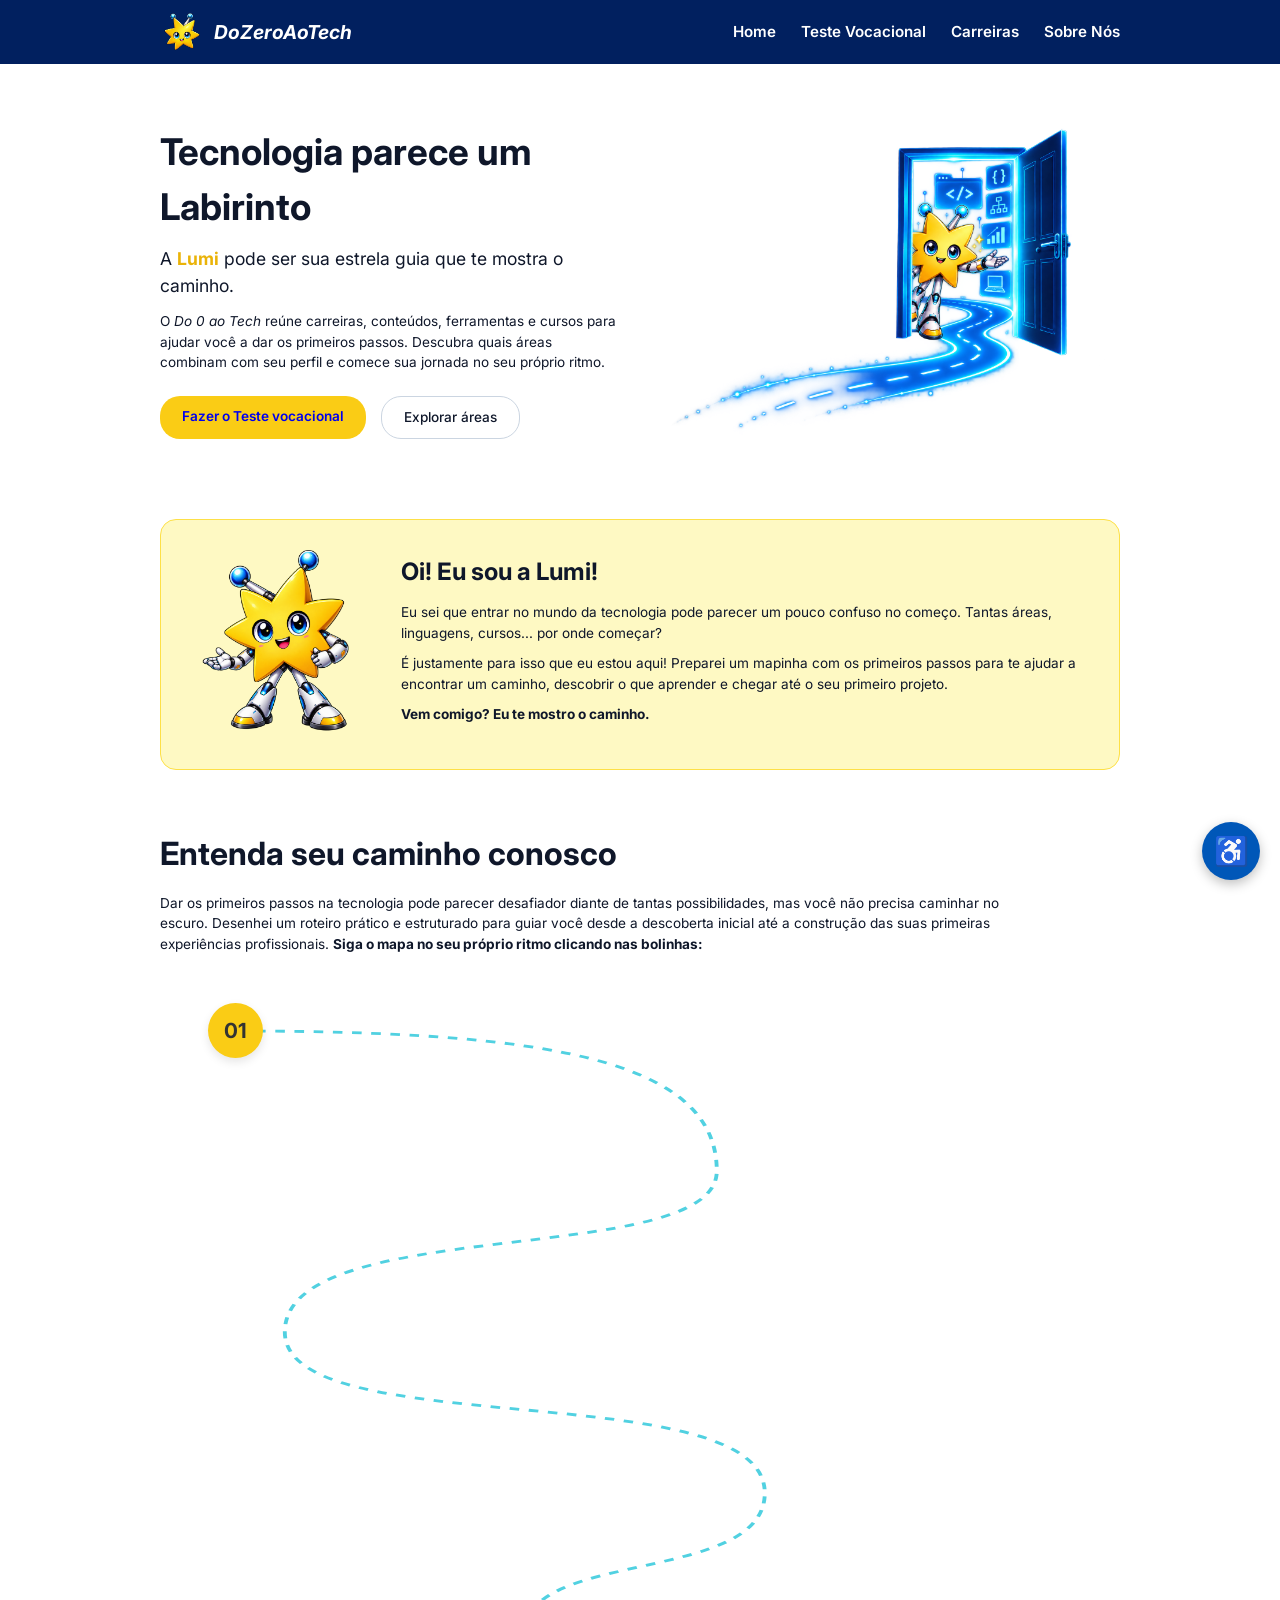
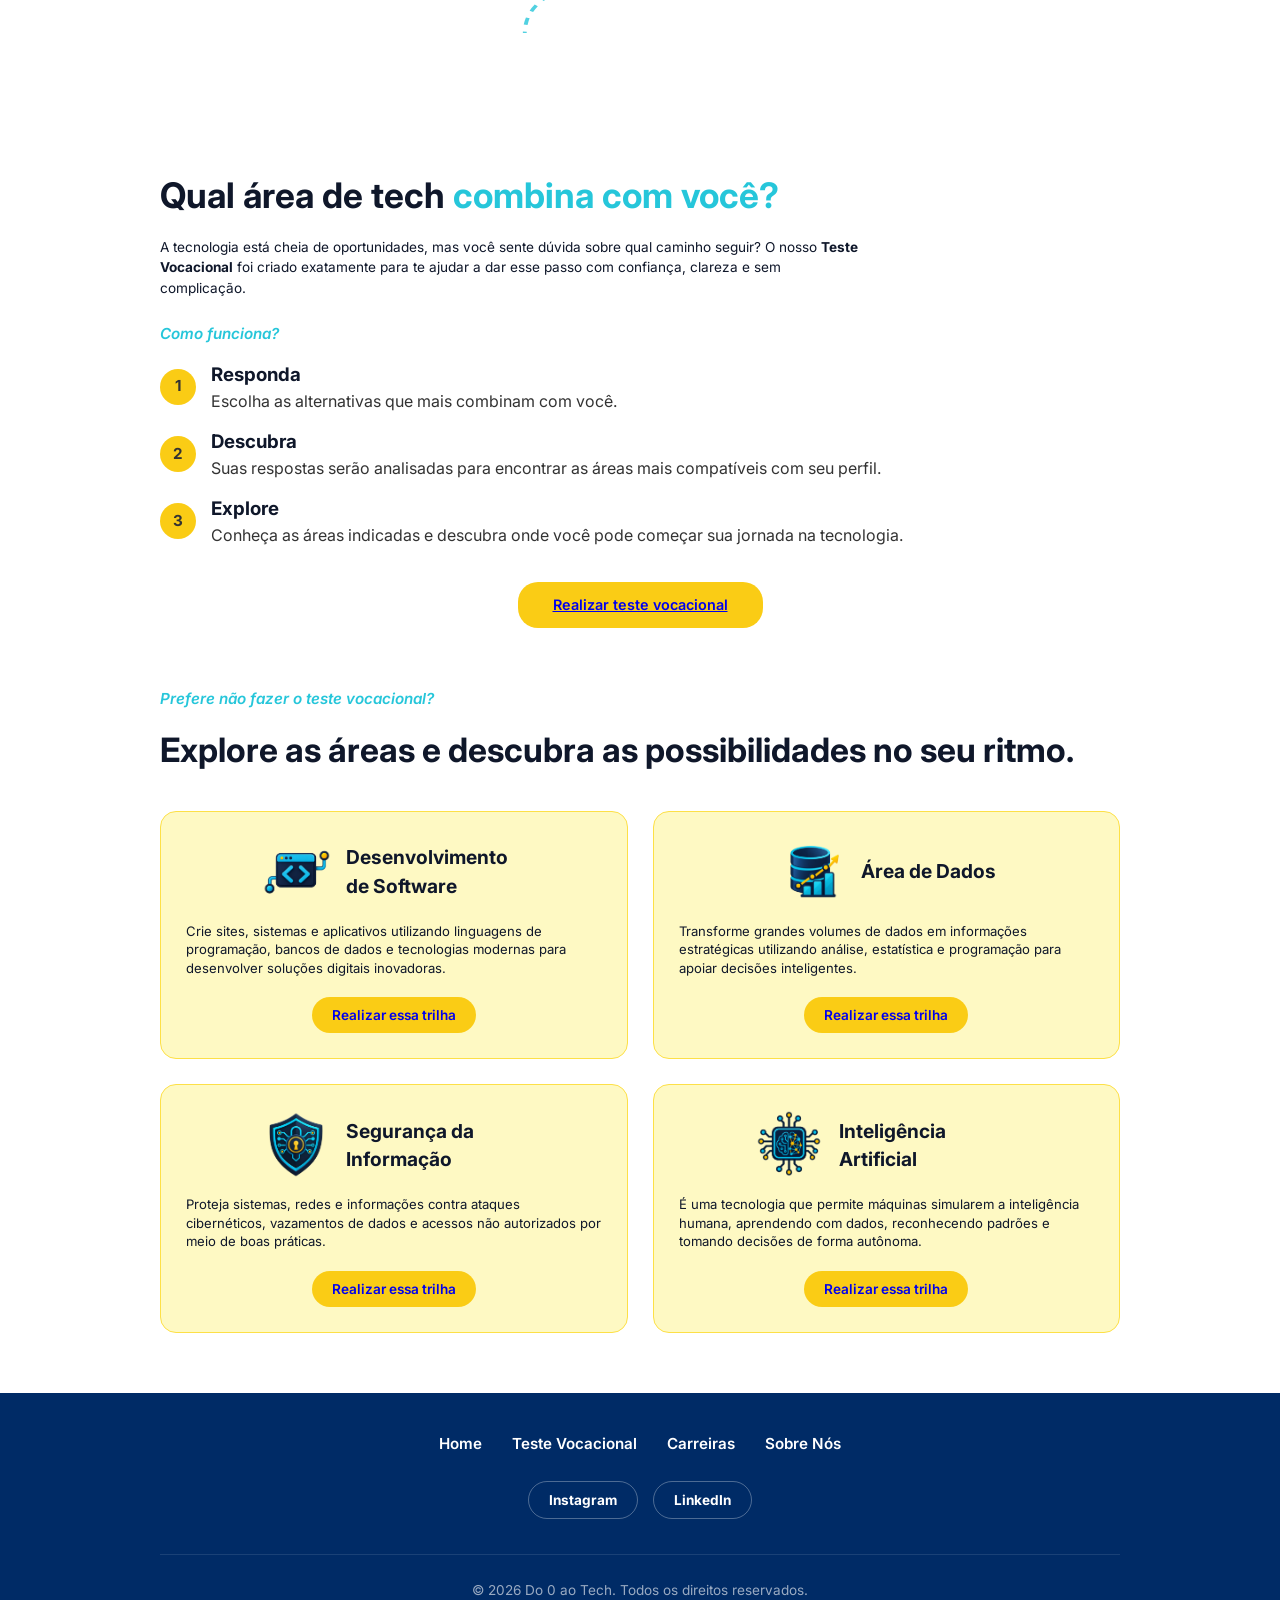
==== index.html @ 0888461d "Add files via upload" ====
<!DOCTYPE html>
<html lang="pt-br">
<head>
    <meta charset="UTF-8">
    <meta name="viewport" content="width=device-width, initial-scale=1.0">
    <title>Do Zer0 ao Tech</title>
    <link rel="stylesheet" href="index.css" type="text/css">
    <link rel="stylesheet" href="css/acessibilidade.css">
</head>
<body>

    <header class="header">
        <div class="header-container">
            <div class="logo">
                <img src="imagens/LUMI LOGO.png" alt="Lumi logo">
                <span>DoZeroAoTech</span>
            </div>
            <nav class="nav-menu">
                <a href="index.html" class="active">Home</a>
                <a href="html/testeVocacional.html">Teste Vocacional</a>
                <a href="html/carreiras.html">Carreiras</a>
                <a href="#">Sobre Nós</a>
            </nav>
    </header>

    <main class="main-container">
        
        <section class="hero">
            <div class="hero-content">
                <h1>Tecnologia parece um Labirinto</h1>
                <p class="hero-subtitle">
                    A <strong>Lumi</strong> pode ser sua estrela guia que te mostra o caminho.
                </p>
                <p class="hero-description">
                    O <em>Do 0 ao Tech</em> reúne carreiras, conteúdos, ferramentas e cursos para ajudar você a dar os primeiros passos. Descubra quais áreas combinam com seu perfil e comece sua jornada no seu próprio ritmo.
                </p>
                <div class="hero-buttons">
                    <a href="html/testeVocacional.html" class="btn-primary">Fazer o Teste vocacional</a>
                    <a href="html/carreiras.html" class="btn-secondary">Explorar áreas</a>
                </div>
            </div>
            <div class="hero-image">
                <img src="imagens/Lumi na porta.png" alt="Lumi na porta de tecnologia">
            </div>
        </section>

        <section class="lumi-card">
            <div class="lumi-avatar">
                <img src="imagens/Lumi.png" alt="Mascote Lumi">
            </div>
            <div class="lumi-text">
                <h2>Oi! Eu sou a Lumi!</h2>
                <p>Eu sei que entrar no mundo da tecnologia pode parecer um pouco confuso no começo. Tantas áreas, linguagens, cursos... por onde começar?</p>
                <p>É justamente para isso que eu estou aqui! Preparei um mapinha com os primeiros passos para te ajudar a encontrar um caminho, descobrir o que aprender e chegar até o seu primeiro projeto.</p>
                <p class="lumi-highlight">Vem comigo? Eu te mostro o caminho.</p>
            </div>
        </section>

        <section class="roadmap">
            <div class="roadmap-header">
                <h2>Entenda seu caminho conosco</h2>
            </div>
            <p class="roadmap-description">
                Dar os primeiros passos na tecnologia pode parecer desafiador diante de tantas possibilidades, mas você não precisa caminhar no escuro. Desenhei um roteiro prático e estruturado para guiar você desde a descoberta inicial até a construção das suas primeiras experiências profissionais. 
                <strong>Siga o mapa no seu próprio ritmo clicando nas bolinhas:</strong>
            </p>

            <div class="treasure-map">
                <!-- Linha tracejada do mapa com a cor azulada da paleta -->
                <svg class="map-path-svg" viewBox="0 0 100 100" preserveAspectRatio="none">
                    <path d="M 8 6 C 40 6, 58 10, 58 26 C 58 40, 13 32, 13 49 C 13 65, 63 55, 63 72 C 63 85, 38 80, 38 92" 
                          fill="none" stroke="#26c6da" stroke-width="0.4" stroke-dasharray="1 1" />
                </svg>

                <!-- Passo 1 -->
                <div class="map-step revealed" id="step1" style="top: 2%; left: 5%;">
                    <div class="number-badge" onclick="openStep(1)">01</div>
                    <div class="step-content right">
                        <h3>Descubra uma área que combina com você</h3>
                        <p>Ainda está em dúvida? <a href="html/testeVocacional.html" class="link-inline">Faça o teste vocacional</a> e encontre caminhos relacionados aos seus interesses.</p>
                    </div>
                </div>

                <!-- Passo 2 -->
                <div class="map-step" id="step2" style="top: 22%; left: 55%;">
                    <div class="number-badge" onclick="openStep(2)">02</div>
                    <div class="step-content right">
                        <h3>Prefere explorar livremente?</h3>
                        <p>Conheça Desenvolvimento, Dados, Segurança e IA e entenda o que cada área faz.</p>
                    </div>
                </div>

                <!-- Passo 3 -->
                <div class="map-step" id="step3" style="top: 45%; left: 10%;">
                    <div class="number-badge" onclick="openStep(3)">03</div>
                    <div class="step-content bottom">
                        <h3>Conheça as possibilidades de carreira</h3>
                        <p>Veja como é a rotina profissional, quais habilidades são importantes e onde cada caminho pode levar.</p>
                    </div>
                </div>

                <!-- Passo 4 -->
                <div class="map-step" id="step4" style="top: 68%; left: 60%;">
                    <div class="number-badge" onclick="openStep(4)">04</div>
                    <div class="step-content bottom">
                        <h3>Encontre por onde começar a estudar</h3>
                        <p>Compare cursos gratuitos e pagos selecionados para quem está começando.</p>
                    </div>
                </div>

                <!-- Passo 5 -->
                <div class="map-step" id="step5" style="top: 88%; left: 35%;">
                    <div class="number-badge" onclick="openStep(5)">05</div>
                    <div class="step-content bottom">
                        <h3>Transforme conhecimento em experiência</h3>
                        <p>Crie seu primeiro projeto, desenvolva suas habilidades e comece a construir seu portfólio.
                            <img src="imagens/Linha de chegada do mapinha.png" class="lumi-inline" alt="Chegada">
                        </p>
                    </div>
                </div>
            </div>
        </section>

        <!-- Script atualizado para abrir/fechar ao clicar na mesma bolinha -->
        <script>
            function openStep(num) {
                const current = document.getElementById('step' + num);
                
                if (current.classList.contains('opened')) {
                    current.classList.remove('opened');
                } else {
                    current.classList.add('opened');
                    const next = document.getElementById('step' + (num + 1));
                    if (next) {
                        next.classList.add('revealed'); 
                    }
                }
            }
        </script>

        <!-- Seção: Teste Vocacional -->
        <section class="vocational-section">
            <div class="vocational-header">
                <div class="vocational-title-area">
                    <h2>Qual área de tech <span class="highlight-cyan">combina com você?</span></h2>
                    <p class="vocational-description">
                        A tecnologia está cheia de oportunidades, mas você sente dúvida sobre qual caminho seguir? O nosso <strong>Teste Vocacional</strong> foi criado exatamente para te ajudar a dar esse passo com confiança, clareza e sem complicação.
                    </p>
                </div>
                <div class="vocational-avatar"></div>
            </div>

            <p class="section-subtitle">Como funciona?</p>

            <div class="steps-list">
                <div class="step-item">
                    <div class="number-badge-small">1</div>
                    <div class="step-content">
                        <h3>Responda</h3>
                        <p>Escolha as alternativas que mais combinam com você.</p>
                    </div>
                </div>

                <div class="step-item">
                    <div class="number-badge-small">2</div>
                    <div class="step-content">
                        <h3>Descubra</h3>
                        <p>Suas respostas serão analisadas para encontrar as áreas mais compatíveis com seu perfil.</p>
                    </div>
                </div>

                <div class="step-item">
                    <div class="number-badge-small">3</div>
                    <div class="step-content">
                        <h3>Explore</h3>
                        <p>Conheça as áreas indicadas e descubra onde você pode começar sua jornada na tecnologia.</p>
                    </div>
                </div>
            </div>

            <div class="center-btn-container">
                <a href="html/testeVocacional.html" class="btn-primary btn-large">Realizar teste vocacional</a>
            </div>
        </section>

        <section class="areas-section">
            <p class="section-subtitle">Prefere não fazer o teste vocacional?</p>
            <h2>Explore as áreas e descubra as possibilidades no seu ritmo.</h2>

            <div class="cards-grid">
                <!-- Card 1: Desenvolvimento -->
                <div class="area-card">
                    <div class="card-header">
                        <img src="imagens/Desenvolvimento de Software.png" alt="Desenvolvimento de Software">
                        <h3>Desenvolvimento de Software</h3>
                    </div>
                    <p>Crie sites, sistemas e aplicativos utilizando linguagens de programação, bancos de dados e tecnologias modernas para desenvolver soluções digitais inovadoras.</p>
                    <a href="html/curso_desenvolvimento.html" class="btn-primary btn-card" style="text-decoration: none; display: inline-block; text-align: center;">Realizar essa trilha</a>
                </div>

                <!-- Card 2: Dados -->
                <div class="area-card">
                    <div class="card-header">
                        <img src="imagens/Dados.png" alt="Área de Dados">
                        <h3>Área de Dados</h3>
                    </div>
                    <p>Transforme grandes volumes de dados em informações estratégicas utilizando análise, estatística e programação para apoiar decisões inteligentes.</p>
                    <a href="html/curso_dados.html" class="btn-primary btn-card" style="text-decoration: none; display: inline-block; text-align: center;">Realizar essa trilha</a>
                </div>

                <!-- Card 3: Segurança -->
                <div class="area-card">
                    <div class="card-header">
                        <img src="imagens/Segurança da Informação.png" alt="Segurança da Informação">
                        <h3>Segurança da Informação</h3>
                    </div>
                    <p>Proteja sistemas, redes e informações contra ataques cibernéticos, vazamentos de dados e acessos não autorizados por meio de boas práticas.</p>
                    <a href="html/curso_seguranca.html" class="btn-primary btn-card" style="text-decoration: none; display: inline-block; text-align: center;">Realizar essa trilha</a>
                </div>

                <!-- Card 4: IA -->
                <div class="area-card">
                    <div class="card-header">
                        <img src="imagens/IA.png" alt="Inteligência Artificial">
                        <h3>Inteligência Artificial</h3>
                    </div>
                    <p>É uma tecnologia que permite máquinas simularem a inteligência humana, aprendendo com dados, reconhecendo padrões e tomando decisões de forma autônoma.</p>
                    <a href="html/curso_ia.html" class="btn-primary btn-card" style="text-decoration: none; display: inline-block; text-align: center;">Realizar essa trilha</a>
                </div>
            </div>
        </section>

    </main>

    <!-- Rodapé Completo -->
    <footer class="footer footer-dark">
        <div class="footer-container">
            
            <!-- Links de Navegação -->
            <div class="footer-nav">
                <a href="index.html">Home</a>
                <a href="html/testeVocacional.html">Teste Vocacional</a>
                <a href="html/carreiras.html">Carreiras</a>
                <a href="html/sobre.html">Sobre Nós</a>
            </div>

            <!-- Links Sociais -->
            <div class="footer-social">
                <a href="https://www.instagram.com/" target="_blank">Instagram</a>
                <a href="https://br.linkedin.com/" target="_blank">LinkedIn</a>
            </div>

            <!-- Direitos Autorais -->
            <div class="footer-copyright">
                <p>&copy; 2026 Do 0 ao Tech. Todos os direitos reservados.</p>
            </div>
            
        </div>
    </footer>

    <!--Menu de acessibilidade -->
    <button class="botao-acessibilidade" id="botaoAcessibilidade" aria-label="Abrir opções de acessibilidade" aria-expanded="false">
        ♿
    </button>

    <div class="menu-acessibilidade" id="menuAcessibilidade" aria-hidden="true">
        <div class="cabecalho-acessibilidade">
            <h2>Acessibilidade</h2>
            <button id="fecharAcessibilidade" aria-label="Fechar menu">×</button>
        </div>

        <div class="opcoes-acessibilidade">
            <button class="opcao-acessibilidade" id="aumentarTexto">
                <span>🔠</span>
                <div>
                    <strong>Aumentar texto</strong>
                    <small>Aumentar o tamanho da fonte</small>
                </div>
            </button>

            <button class="opcao-acessibilidade" id="diminuirTexto">
                <span>🔡</span>
                <div>
                    <strong>Diminuir texto</strong>
                    <small>Diminuir o tamanho da fonte</small>
                </div>
            </button>

            <button class="opcao-acessibilidade" id="lerAoPassar">
                <span>🖱️</span>
                <div>
                    <strong>Ler ao passar o mouse</strong>
                    <small>Ouvir o conteúdo ao posicionar o cursor</small>
                </div>
            </button>

            <button class="opcao-acessibilidade" id="altoContraste">
                <span>◐</span>
                <div>
                    <strong>Alto contraste</strong>
                    <small>Aumentar o contraste das cores</small>
                </div>
            </button>

            <button class="opcao-acessibilidade" id="contrasteNegativo">
                <span>◑</span>
                <div>
                    <strong>Contraste negativo</strong>
                    <small>Inverter as cores da página</small>
                </div>
            </button>

            <button class="opcao-acessibilidade" id="destacarLinks">
                <span>🔗</span>
                <div>
                    <strong>Destacar links</strong>
                    <small>Facilitar a identificação dos links</small>
                </div>
            </button>

            <button class="opcao-acessibilidade restaurar" id="restaurarAcessibilidade">
                <span>↩️</span>
                <div>
                    <strong>Restaurar padrão</strong>
                    <small>Voltar às configurações originais</small>
                </div>
            </button>
        </div>
    </div>

    <script src="js/acessibilidade.js"></script>

</body>
</html>
---- index.css ----
@import url('https://fonts.googleapis.com/css2?family=Inter:wght@400;500;600;700&display=swap');

* {
    margin: 0;
    padding: 0;
    box-sizing: border-box;
}

body {
    font-family: 'Inter', -apple-system, BlinkMacSystemFont, 'Segoe UI', Roboto, sans-serif;
    -webkit-font-smoothing: antialiased;
    -moz-osx-font-smoothing: grayscale;
    color: #333333;
    background-color: #ffffff;
    line-height: 1.5;
}

h1, h2, h3, h4, h5, h6, input, button, select, textarea {
    font-family: 'Inter', -apple-system, BlinkMacSystemFont, 'Segoe UI', Roboto, sans-serif;
}

h1, h2, h3 {
    color: #0f172a;
}

.main-container {
    max-width: 1000px;
    margin: 0 auto;
    padding: 0 20px 60px 20px;
}

.header {
    background-color: #01205f;
    width: 100%;
    padding: 12px 0;
}

.header-container {
    max-width: 1000px;
    margin: 0 auto;
    padding: 0 20px;
    display: flex;
    justify-content: space-between;
    align-items: center;
}

.logo {
    display: flex;
    align-items: center;
    gap: 10px;
    font-weight: 700;
    font-style: italic;
    font-size: 1.2rem;
    color: #fff;
}

.logo img {
    height: 40px;
}

.nav-menu {
    display: flex;
    gap: 25px;
}

.nav-menu a {
    text-decoration: none;
    color: #fff;
    font-weight: 600;
    font-size: 0.95rem;
}

.nav-menu a:hover {
    opacity: 0.8;
}

.hero {
    display: flex;
    align-items: center;
    justify-content: space-between;
    padding: 60px 0 40px 0;
    gap: 40px;
}

.hero-content {
    flex: 1;
}

.hero-content h1 {
    font-size: 2.3rem;
    margin-bottom: 12px;
}

.hero-subtitle {
    font-size: 1.1rem;
    margin-bottom: 12px;
    color: #0f172a;
}

.hero-subtitle strong {
    color: #eab308;
}

.hero-description {
    font-size: 0.85rem;
    color: #0f172a;
    margin-bottom: 24px;
    max-width: 480px;
}

.hero-buttons {
    display: flex;
    gap: 15px;
}

.hero-buttons a {
    text-decoration: none;
    display: inline-block;
    text-align: center;
}

.btn-primary {
    background-color: #facc15;
    border: none;
    padding: 10px 22px;
    border-radius: 20px;
    font-weight: 600;
    cursor: pointer;
    font-size: 0.85rem;
}

.btn-secondary {
    background-color: transparent;
    border: 1px solid #cbd5e1;
    padding: 10px 22px;
    border-radius: 20px;
    font-weight: 500;
    cursor: pointer;
    font-size: 0.85rem;
    color: #0f172a;
}

.hero-image {
    flex: 1;
    display: flex;
    justify-content: flex-end;
}

.hero-image img {
    max-width: 100%;
    height: auto;
}

.lumi-card {
    background-color: #fef9c3;
    border: 1px solid #fde047;
    border-radius: 16px;
    padding: 30px;
    display: flex;
    align-items: center;
    gap: 30px;
    margin: 40px 0 60px 0;
}

.lumi-avatar img {
    width: 180px;
}

.lumi-text h2 {
    font-size: 1.5rem;
    margin-bottom: 12px;
}

.lumi-text p {
    font-size: 0.85rem;
    color: #0f172a;
    margin-bottom: 10px;
}

.lumi-highlight {
    font-weight: 700;
    margin-top: 10px;
}

.roadmap-header {
    display: flex;
    align-items: center;
    gap: 10px;
    margin-bottom: 15px;
}

.roadmap-header h2 {
    font-size: 2rem;
}

.roadmap-description {
    font-size: 0.85rem;
    color: #0f172a;
    margin-bottom: 35px;
    max-width: 850px;
}

/* --- MAPA DO TESOURO INTERATIVO (ROADMAP) --- */
.treasure-map {
    position: relative;
    width: 100%;
    height: 700px;
    margin: 30px 0 80px 0;
}

.map-path-svg {
    position: absolute;
    top: 0;
    left: 0;
    width: 100%;
    height: 100%;
    z-index: 0;
    pointer-events: none;
    opacity: 0.8;
}

.treasure-map .map-step {
    position: absolute;
    z-index: 2;
    display: flex;
    opacity: 0;
    pointer-events: none;
    transform: scale(0.5);
    transition: all 0.6s cubic-bezier(0.34, 1.56, 0.64, 1);
}

.treasure-map .map-step.revealed {
    opacity: 1;
    pointer-events: auto;
    transform: scale(1);
}

.treasure-map .number-badge {
    background-color: #facc15;
    width: 55px;
    height: 55px;
    border-radius: 50%;
    display: flex;
    justify-content: center;
    align-items: center;
    font-weight: 700;
    font-size: 1.3rem;
    flex-shrink: 0;
    position: relative;
    z-index: 3;
    cursor: pointer;
    box-shadow: 0 4px 10px rgba(0,0,0,0.1);
    transition: transform 0.3s ease;
}

.treasure-map .number-badge:hover {
    transform: scale(1.1);
}

.treasure-map .map-step.revealed:not(.opened) .number-badge {
    animation: pulseMap 1.5s infinite;
}

@keyframes pulseMap {
    0% { box-shadow: 0 0 0 0 rgba(250, 204, 21, 0.7); }
    70% { box-shadow: 0 0 0 15px rgba(250, 204, 21, 0); }
    100% { box-shadow: 0 0 0 0 rgba(250, 204, 21, 0); }
}

.treasure-map .step-content {
    position: absolute;
    width: 320px;
    opacity: 0;
    visibility: hidden;
    background: rgba(255, 255, 255, 0.95);
    padding: 18px;
    border-radius: 12px;
    box-shadow: 0 8px 25px rgba(0,0,0,0.08);
    border: 1px solid #f1f5f9;
    pointer-events: none;
    transition: opacity 0.4s ease, transform 0.4s ease;
    z-index: 1;
}

.treasure-map .map-step.opened .step-content {
    opacity: 1;
    visibility: visible;
    pointer-events: auto;
}

.treasure-map .step-content h3 {
    font-size: 0.95rem;
    font-weight: 700;
    margin-bottom: 5px;
    color: #0f172a;
}

.treasure-map .step-content p {
    font-size: 0.85rem;
    color: #334155;
    line-height: 1.5;
}

.treasure-map .step-content.right {
    top: 50%;
    left: 75px;
    transform: translate(-15px, -50%);
}
.treasure-map .map-step.opened .step-content.right {
    transform: translate(0, -50%);
}

.treasure-map .step-content.bottom {
    top: 70px;
    left: 50%;
    transform: translate(-50%, -15px);
}
.treasure-map .map-step.opened .step-content.bottom {
    transform: translate(-50%, 0);
}

/* --- FOOTER COMPLETO --- */
.footer {
    background-color: #01205f;
    padding: 40px 0 20px 0;
    color: #ffffff;
    text-align: center;
}

.footer-dark {
    background-color: #002b66; 
}

.footer-container {
    max-width: 1000px;
    margin: 0 auto;
    padding: 0 20px;
    display: flex;
    flex-direction: column;
    align-items: center;
    gap: 25px;
}

.footer-nav {
    display: flex;
    gap: 30px;
    flex-wrap: wrap;
    justify-content: center;
}

.footer-nav a {
    color: #ffffff;
    text-decoration: none;
    font-size: 0.95rem;
    font-weight: 600;
    transition: color 0.2s ease;
}

.footer-nav a:hover {
    color: #26c6da;
}

.footer-social {
    display: flex;
    gap: 15px;
}

.footer-social a {
    color: #ffffff;
    text-decoration: none;
    font-size: 0.85rem;
    font-weight: 700;
    border: 1px solid rgba(255, 255, 255, 0.3);
    padding: 8px 20px;
    border-radius: 20px;
    transition: all 0.2s ease;
}

.footer-social a:hover {
    background-color: #facc15;
    color: #0f172a;
    border-color: #facc15;
}

.footer-copyright {
    margin-top: 10px;
    font-size: 0.85rem;
    color: rgba(255, 255, 255, 0.6);
    border-top: 1px solid rgba(255, 255, 255, 0.1);
    padding-top: 25px;
    width: 100%;
}

.vocational-section {
    margin-top: 70px;
}

.vocational-header {
    display: flex;
    justify-content: space-between;
    align-items: flex-start;
    gap: 20px;
}

.vocational-title-area h2 {
    font-size: 2.2rem;
    margin-bottom: 15px;
}

.highlight-cyan {
    color: #26c6da;
}

.vocational-description {
    font-size: 0.85rem;
    color: #0f172a;
    max-width: 700px;
}

.vocational-avatar img {
    width: 140px;
}

.section-subtitle {
    color: #26c6da;
    font-style: italic;
    font-weight: 600;
    font-size: 0.95rem;
    margin: 25px 0 15px 0;
}

.steps-list {
    display: flex;
    flex-direction: column;
    gap: 15px;
    margin-bottom: 30px;
}

.step-item {
    display: flex;
    align-items: center;
    gap: 15px;
}

.number-badge-small {
    background-color: #facc15;
    width: 36px;
    height: 36px;
    border-radius: 50%;
    display: flex;
    justify-content: center;
    align-items: center;
    font-weight: 700;
    font-size: 0.95rem;
    flex-shrink: 0;
}

.step-content-box h3 {
    font-size: 0.9rem;
    font-weight: 700;
}

.step-content-box p {
    font-size: 0.8rem;
    color: #0f172a;
}

.center-btn-container {
    display: flex;
    justify-content: center;
    margin: 35px 0 60px 0;
}

.btn-large {
    padding: 12px 35px;
    font-size: 0.9rem;
}

.areas-section h2 {
    font-size: 2.1rem;
    margin-bottom: 35px;
}

.cards-grid {
    display: grid;
    grid-template-columns: repeat(2, 1fr);
    gap: 25px;
}

.area-card {
    background-color: #fef9c3;
    border: 1px solid #fde047;
    border-radius: 16px;
    padding: 25px;
    display: flex;
    flex-direction: column;
    justify-content: space-between;
    align-items: center;
    text-align: center;
}

.card-header {
    display: flex;
    align-items: center;
    justify-content: center;
    gap: 15px;
    margin-bottom: 15px;
}

.card-header img {
    width: 70px;
    height: auto;
}

.card-header h3 {
    font-size: 1.2rem;
    text-align: left;
    max-width: 180px;
}

.area-card p {
    font-size: 0.82rem;
    color: #0f172a;
    margin-bottom: 20px;
    text-align: left;
    line-height: 1.4;
}

.btn-card {
    width: fit-content;
    padding: 8px 20px;
}

.link-inline {
    color: #0f172a;
    font-weight: 700;
    text-decoration: underline;
}

.link-inline:hover {
    color: #26c6da;
}

.header-dark, .footer-dark {
    background-color: #002b66;
}

.logo-text-light {
    color: #ffffff;
}

.nav-menu a.nav-light {
    color: #ffffff;
}

.vocational-page {
    padding-top: 50px;
}

.page-header {
    text-align: center;
    max-width: 800px;
    margin: 0 auto 40px auto;
}

.page-header h1 {
    font-size: 2.3rem;
    margin-bottom: 20px;
}

.page-description {
    font-size: 0.88rem;
    color: #0f172a;
    line-height: 1.6;
}

.highlight-yellow {
    color: #d97706;
}

.vocational-body {
    display: flex;
    justify-content: space-between;
    align-items: center;
    max-width: 800px;
    margin: 0 auto;
}

.vocational-steps {
    flex: 1;
}

.vocational-mascot img {
    width: 160px;
    height: auto;
}

.resultado-title,
.quiz-question-title,
.page-header h1 {
    font-weight: 700;
    letter-spacing: -0.02em;
}

.accessibility-controls {
    display: flex;
    align-items: center;
    gap: 5px;
    margin-left: 25px;
    border-left: 1px solid rgba(255, 255, 255, 0.3);
    padding-left: 20px;
}

.btn-access {
    background-color: transparent;
    border: 1px solid rgba(255, 255, 255, 0.5);
    color: #ffffff;
    border-radius: 6px;
    padding: 4px 8px;
    font-size: 0.85rem;
    font-weight: 700;
    cursor: pointer;
    transition: all 0.2s ease;
    font-family: inherit;
}

.btn-access:hover {
    background-color: #facc15;
    color: #0f172a !important;
    border-color: #facc15;
}

.lumi-inline {
    width: 80px;
    height: auto;
    vertical-align: middle;
    margin-left: 6px;
    margin-bottom: 3px;
}

.vocational-section .step-content,
.vocational-section .step-content-box {
    position: relative !important;
    width: auto !important;
    opacity: 1 !important;
    visibility: visible !important;
    background: transparent !important;
    padding: 0 !important;
    box-shadow: none !important;
    border: none !important;
    pointer-events: auto !important;
    transform: none !important;
}

/* --- RESPONSIVIDADE GERAL E DO MAPA --- */
@media (max-width: 768px) {
    .cards-grid {
        grid-template-columns: 1fr;
    }

    .footer-nav {
        gap: 15px;
        flex-direction: column;
    }

    .treasure-map {
        height: auto;
        display: flex;
        flex-direction: column;
        gap: 25px;
        padding-left: 25px;
        border-left: 3px dashed #26c6da;
        margin: 20px 0 40px 20px;
    }

    .map-path-svg { 
        display: none; 
    }

    .treasure-map .map-step {
        position: relative !important;
        top: 0 !important;
        left: 0 !important;
        transform: translateX(-30px);
    }
    
    .treasure-map .map-step.revealed { 
        transform: translateX(0); 
    }

    .treasure-map .number-badge {
        position: absolute;
        left: -54px;
        top: 0;
        width: 45px;
        height: 45px;
        font-size: 1.1rem;
    }

    .treasure-map .step-content {
        position: relative !important;
        top: 0 !important;
        left: 0 !important;
        width: 100% !important;
        transform: translateY(-10px) !important;
        padding: 10px 0;
        box-shadow: none;
        border: none;
        background: transparent;
    }

    .treasure-map .map-step.opened .step-content {
        transform: translateY(0) !important;
    }
}
---- css/acessibilidade.css ----
.botao-acessibilidade {
    position: fixed;
    right: 20px;
    bottom: 20px;
    width: 58px;
    height: 58px;
    border: none;
    border-radius: 50%;
    background: #0057b8;
    color: white;
    font-size: 28px;
    cursor: pointer;
    z-index: 9999;
    box-shadow: 0 4px 12px rgba(0,0,0,0.25);
}

.botao-acessibilidade:hover {
    background: #003f87;
}

.botao-acessibilidade:focus {
    outline: 3px solid #ffcc00;
    outline-offset: 3px;
}

.menu-acessibilidade {
    display: none;
    position: fixed;
    right: 20px;
    bottom: 90px;
    width: 330px;
    max-height: 80vh;
    overflow-y: auto;
    background: white;
    color: #222;
    border-radius: 14px;
    box-shadow: 0 8px 30px rgba(0,0,0,0.25);
    z-index: 9998;
    padding: 18px;
}

.menu-acessibilidade.aberto {
    display: block;
}

.cabecalho-acessibilidade {
    display: flex;
    align-items: center;
    justify-content: space-between;
    margin-bottom: 15px;
    padding-bottom: 12px;
    border-bottom: 1px solid #ddd;
}

.cabecalho-acessibilidade h2 {
    margin: 0;
    font-size: 20px;
}

.cabecalho-acessibilidade button {
    border: none;
    background: transparent;
    font-size: 28px;
    cursor: pointer;
    color: #333;
}

.opcoes-acessibilidade {
    display: flex;
    flex-direction: column;
    gap: 8px;
}

.opcao-acessibilidade {
    display: flex;
    align-items: center;
    gap: 12px;
    width: 100%;
    min-height: 58px;
    padding: 10px;
    border: 1px solid #ddd;
    border-radius: 8px;
    background: #f8f8f8;
    color: #222;
    text-align: left;
    cursor: pointer;
}

.opcao-acessibilidade:hover {
    background: #e9f2ff;
    border-color: #0057b8;
}

.opcao-acessibilidade:focus {
    outline: 3px solid #0057b8;
    outline-offset: 2px;
}

.opcao-acessibilidade span {
    width: 35px;
    min-width: 35px;
    text-align: center;
    font-size: 22px;
}

.opcao-acessibilidade strong {
    display: block;
    font-size: 15px;
}

.opcao-acessibilidade small {
    display: block;
    margin-top: 3px;
    font-size: 12px;
    color: #555;
}

.opcao-acessibilidade.ativo {
    background: #0057b8;
    color: white;
    border-color: #0057b8;
}

.opcao-acessibilidade.ativo small {
    color: white;
}

.restaurar {
    margin-top: 5px;
    background: #eee;
}

.alto-contraste {
    background: #000 !important;
    color: #fff !important;
}

.alto-contraste * {
    background-color: #000 !important;
    color: #fff !important;
    border-color: #fff !important;
}

.alto-contraste a {
    color: #ffff00 !important;
}

.contraste-negativo {
    filter: invert(1);
}

.destacar-links a {
    background: #ffff00 !important;
    color: #000 !important;
    text-decoration: underline !important;
    outline: 2px solid #000;
}

@media (max-width: 600px) {
    .botao-acessibilidade {
        right: 15px;
        bottom: 15px;
        width: 55px;
        height: 55px;
    }

    .menu-acessibilidade {
        right: 15px;
        bottom: 80px;
        width: calc(100% - 30px);
        max-height: 75vh;
    }
}
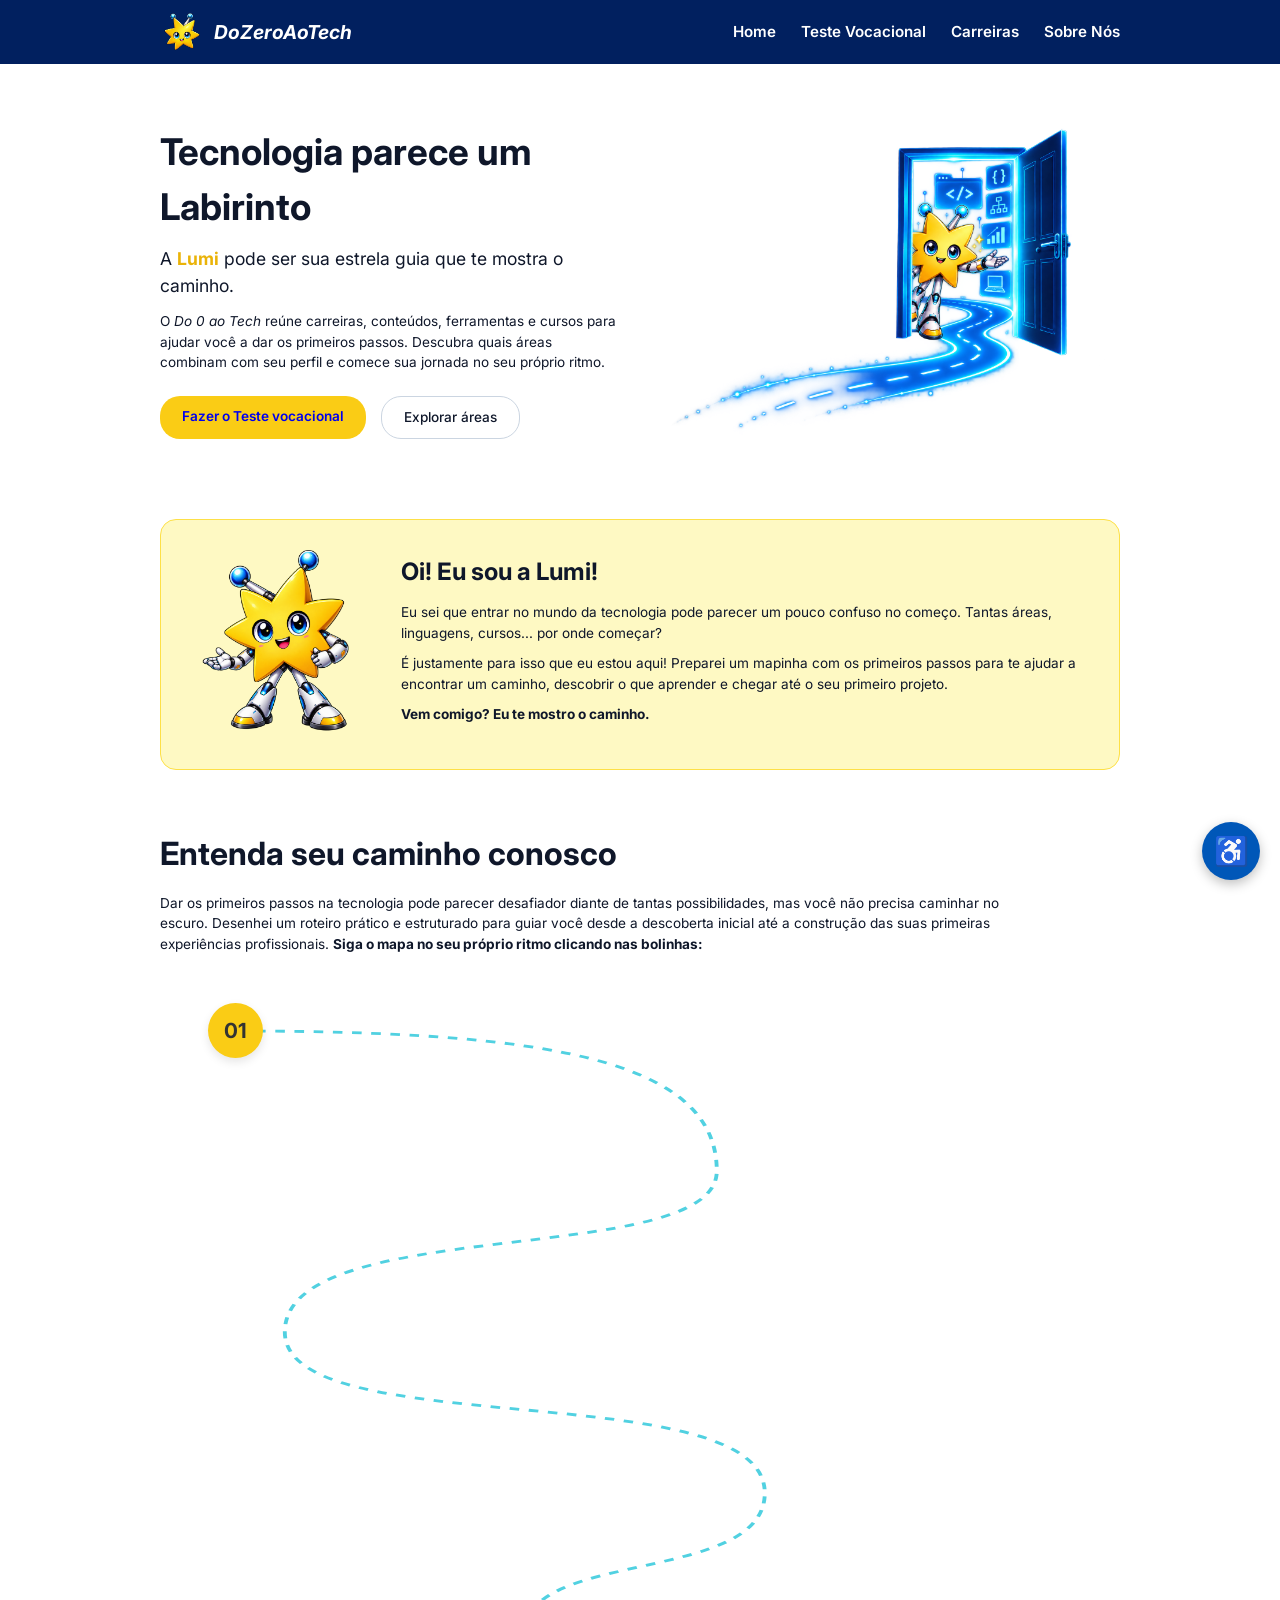
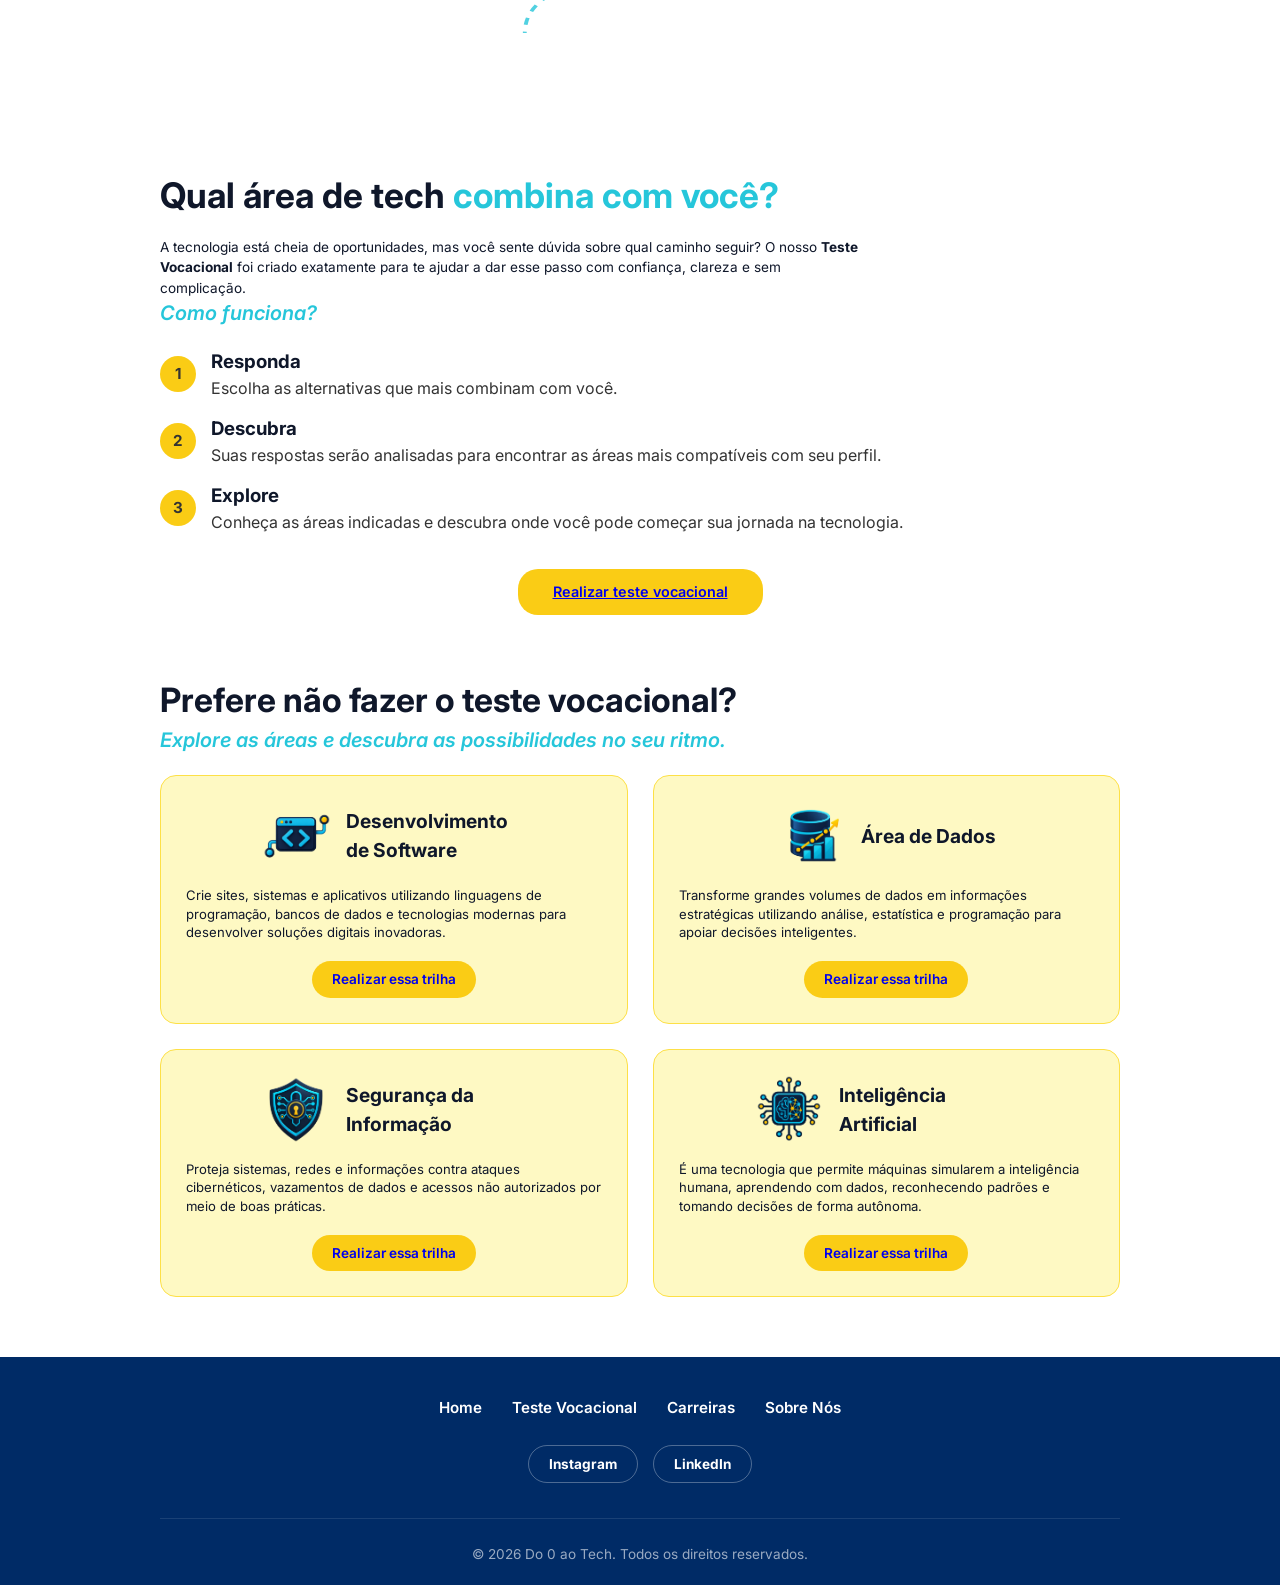
==== commit 29cc7c8d: "mudança carreiras" ====
--- a/index.html
+++ b/index.html
@@ -1,334 +1,334 @@
-<!DOCTYPE html>
-<html lang="pt-br">
-<head>
-    <meta charset="UTF-8">
-    <meta name="viewport" content="width=device-width, initial-scale=1.0">
-    <title>Do Zer0 ao Tech</title>
-    <link rel="stylesheet" href="index.css" type="text/css">
-    <link rel="stylesheet" href="css/acessibilidade.css">
-</head>
-<body>
-
-    <header class="header">
-        <div class="header-container">
-            <div class="logo">
-                <img src="imagens/LUMI LOGO.png" alt="Lumi logo">
-                <span>DoZeroAoTech</span>
-            </div>
-            <nav class="nav-menu">
-                <a href="index.html" class="active">Home</a>
-                <a href="html/testeVocacional.html">Teste Vocacional</a>
-                <a href="html/carreiras.html">Carreiras</a>
-                <a href="#">Sobre Nós</a>
-            </nav>
-    </header>
-
-    <main class="main-container">
-        
-        <section class="hero">
-            <div class="hero-content">
-                <h1>Tecnologia parece um Labirinto</h1>
-                <p class="hero-subtitle">
-                    A <strong>Lumi</strong> pode ser sua estrela guia que te mostra o caminho.
-                </p>
-                <p class="hero-description">
-                    O <em>Do 0 ao Tech</em> reúne carreiras, conteúdos, ferramentas e cursos para ajudar você a dar os primeiros passos. Descubra quais áreas combinam com seu perfil e comece sua jornada no seu próprio ritmo.
-                </p>
-                <div class="hero-buttons">
-                    <a href="html/testeVocacional.html" class="btn-primary">Fazer o Teste vocacional</a>
-                    <a href="html/carreiras.html" class="btn-secondary">Explorar áreas</a>
-                </div>
-            </div>
-            <div class="hero-image">
-                <img src="imagens/Lumi na porta.png" alt="Lumi na porta de tecnologia">
-            </div>
-        </section>
-
-        <section class="lumi-card">
-            <div class="lumi-avatar">
-                <img src="imagens/Lumi.png" alt="Mascote Lumi">
-            </div>
-            <div class="lumi-text">
-                <h2>Oi! Eu sou a Lumi!</h2>
-                <p>Eu sei que entrar no mundo da tecnologia pode parecer um pouco confuso no começo. Tantas áreas, linguagens, cursos... por onde começar?</p>
-                <p>É justamente para isso que eu estou aqui! Preparei um mapinha com os primeiros passos para te ajudar a encontrar um caminho, descobrir o que aprender e chegar até o seu primeiro projeto.</p>
-                <p class="lumi-highlight">Vem comigo? Eu te mostro o caminho.</p>
-            </div>
-        </section>
-
-        <section class="roadmap">
-            <div class="roadmap-header">
-                <h2>Entenda seu caminho conosco</h2>
-            </div>
-            <p class="roadmap-description">
-                Dar os primeiros passos na tecnologia pode parecer desafiador diante de tantas possibilidades, mas você não precisa caminhar no escuro. Desenhei um roteiro prático e estruturado para guiar você desde a descoberta inicial até a construção das suas primeiras experiências profissionais. 
-                <strong>Siga o mapa no seu próprio ritmo clicando nas bolinhas:</strong>
-            </p>
-
-            <div class="treasure-map">
-                <!-- Linha tracejada do mapa com a cor azulada da paleta -->
-                <svg class="map-path-svg" viewBox="0 0 100 100" preserveAspectRatio="none">
-                    <path d="M 8 6 C 40 6, 58 10, 58 26 C 58 40, 13 32, 13 49 C 13 65, 63 55, 63 72 C 63 85, 38 80, 38 92" 
-                          fill="none" stroke="#26c6da" stroke-width="0.4" stroke-dasharray="1 1" />
-                </svg>
-
-                <!-- Passo 1 -->
-                <div class="map-step revealed" id="step1" style="top: 2%; left: 5%;">
-                    <div class="number-badge" onclick="openStep(1)">01</div>
-                    <div class="step-content right">
-                        <h3>Descubra uma área que combina com você</h3>
-                        <p>Ainda está em dúvida? <a href="html/testeVocacional.html" class="link-inline">Faça o teste vocacional</a> e encontre caminhos relacionados aos seus interesses.</p>
-                    </div>
-                </div>
-
-                <!-- Passo 2 -->
-                <div class="map-step" id="step2" style="top: 22%; left: 55%;">
-                    <div class="number-badge" onclick="openStep(2)">02</div>
-                    <div class="step-content right">
-                        <h3>Prefere explorar livremente?</h3>
-                        <p>Conheça Desenvolvimento, Dados, Segurança e IA e entenda o que cada área faz.</p>
-                    </div>
-                </div>
-
-                <!-- Passo 3 -->
-                <div class="map-step" id="step3" style="top: 45%; left: 10%;">
-                    <div class="number-badge" onclick="openStep(3)">03</div>
-                    <div class="step-content bottom">
-                        <h3>Conheça as possibilidades de carreira</h3>
-                        <p>Veja como é a rotina profissional, quais habilidades são importantes e onde cada caminho pode levar.</p>
-                    </div>
-                </div>
-
-                <!-- Passo 4 -->
-                <div class="map-step" id="step4" style="top: 68%; left: 60%;">
-                    <div class="number-badge" onclick="openStep(4)">04</div>
-                    <div class="step-content bottom">
-                        <h3>Encontre por onde começar a estudar</h3>
-                        <p>Compare cursos gratuitos e pagos selecionados para quem está começando.</p>
-                    </div>
-                </div>
-
-                <!-- Passo 5 -->
-                <div class="map-step" id="step5" style="top: 88%; left: 35%;">
-                    <div class="number-badge" onclick="openStep(5)">05</div>
-                    <div class="step-content bottom">
-                        <h3>Transforme conhecimento em experiência</h3>
-                        <p>Crie seu primeiro projeto, desenvolva suas habilidades e comece a construir seu portfólio.
-                            <img src="imagens/Linha de chegada do mapinha.png" class="lumi-inline" alt="Chegada">
-                        </p>
-                    </div>
-                </div>
-            </div>
-        </section>
-
-        <!-- Script atualizado para abrir/fechar ao clicar na mesma bolinha -->
-        <script>
-            function openStep(num) {
-                const current = document.getElementById('step' + num);
-                
-                if (current.classList.contains('opened')) {
-                    current.classList.remove('opened');
-                } else {
-                    current.classList.add('opened');
-                    const next = document.getElementById('step' + (num + 1));
-                    if (next) {
-                        next.classList.add('revealed'); 
-                    }
-                }
-            }
-        </script>
-
-        <!-- Seção: Teste Vocacional -->
-        <section class="vocational-section">
-            <div class="vocational-header">
-                <div class="vocational-title-area">
-                    <h2>Qual área de tech <span class="highlight-cyan">combina com você?</span></h2>
-                    <p class="vocational-description">
-                        A tecnologia está cheia de oportunidades, mas você sente dúvida sobre qual caminho seguir? O nosso <strong>Teste Vocacional</strong> foi criado exatamente para te ajudar a dar esse passo com confiança, clareza e sem complicação.
-                    </p>
-                </div>
-                <div class="vocational-avatar"></div>
-            </div>
-
-            <p class="section-subtitle">Como funciona?</p>
-
-            <div class="steps-list">
-                <div class="step-item">
-                    <div class="number-badge-small">1</div>
-                    <div class="step-content">
-                        <h3>Responda</h3>
-                        <p>Escolha as alternativas que mais combinam com você.</p>
-                    </div>
-                </div>
-
-                <div class="step-item">
-                    <div class="number-badge-small">2</div>
-                    <div class="step-content">
-                        <h3>Descubra</h3>
-                        <p>Suas respostas serão analisadas para encontrar as áreas mais compatíveis com seu perfil.</p>
-                    </div>
-                </div>
-
-                <div class="step-item">
-                    <div class="number-badge-small">3</div>
-                    <div class="step-content">
-                        <h3>Explore</h3>
-                        <p>Conheça as áreas indicadas e descubra onde você pode começar sua jornada na tecnologia.</p>
-                    </div>
-                </div>
-            </div>
-
-            <div class="center-btn-container">
-                <a href="html/testeVocacional.html" class="btn-primary btn-large">Realizar teste vocacional</a>
-            </div>
-        </section>
-
-        <section class="areas-section">
-            <p class="section-subtitle">Prefere não fazer o teste vocacional?</p>
-            <h2>Explore as áreas e descubra as possibilidades no seu ritmo.</h2>
-
-            <div class="cards-grid">
-                <!-- Card 1: Desenvolvimento -->
-                <div class="area-card">
-                    <div class="card-header">
-                        <img src="imagens/Desenvolvimento de Software.png" alt="Desenvolvimento de Software">
-                        <h3>Desenvolvimento de Software</h3>
-                    </div>
-                    <p>Crie sites, sistemas e aplicativos utilizando linguagens de programação, bancos de dados e tecnologias modernas para desenvolver soluções digitais inovadoras.</p>
-                    <a href="html/curso_desenvolvimento.html" class="btn-primary btn-card" style="text-decoration: none; display: inline-block; text-align: center;">Realizar essa trilha</a>
-                </div>
-
-                <!-- Card 2: Dados -->
-                <div class="area-card">
-                    <div class="card-header">
-                        <img src="imagens/Dados.png" alt="Área de Dados">
-                        <h3>Área de Dados</h3>
-                    </div>
-                    <p>Transforme grandes volumes de dados em informações estratégicas utilizando análise, estatística e programação para apoiar decisões inteligentes.</p>
-                    <a href="html/curso_dados.html" class="btn-primary btn-card" style="text-decoration: none; display: inline-block; text-align: center;">Realizar essa trilha</a>
-                </div>
-
-                <!-- Card 3: Segurança -->
-                <div class="area-card">
-                    <div class="card-header">
-                        <img src="imagens/Segurança da Informação.png" alt="Segurança da Informação">
-                        <h3>Segurança da Informação</h3>
-                    </div>
-                    <p>Proteja sistemas, redes e informações contra ataques cibernéticos, vazamentos de dados e acessos não autorizados por meio de boas práticas.</p>
-                    <a href="html/curso_seguranca.html" class="btn-primary btn-card" style="text-decoration: none; display: inline-block; text-align: center;">Realizar essa trilha</a>
-                </div>
-
-                <!-- Card 4: IA -->
-                <div class="area-card">
-                    <div class="card-header">
-                        <img src="imagens/IA.png" alt="Inteligência Artificial">
-                        <h3>Inteligência Artificial</h3>
-                    </div>
-                    <p>É uma tecnologia que permite máquinas simularem a inteligência humana, aprendendo com dados, reconhecendo padrões e tomando decisões de forma autônoma.</p>
-                    <a href="html/curso_ia.html" class="btn-primary btn-card" style="text-decoration: none; display: inline-block; text-align: center;">Realizar essa trilha</a>
-                </div>
-            </div>
-        </section>
-
-    </main>
-
-    <!-- Rodapé Completo -->
-    <footer class="footer footer-dark">
-        <div class="footer-container">
-            
-            <!-- Links de Navegação -->
-            <div class="footer-nav">
-                <a href="index.html">Home</a>
-                <a href="html/testeVocacional.html">Teste Vocacional</a>
-                <a href="html/carreiras.html">Carreiras</a>
-                <a href="html/sobre.html">Sobre Nós</a>
-            </div>
-
-            <!-- Links Sociais -->
-            <div class="footer-social">
-                <a href="https://www.instagram.com/" target="_blank">Instagram</a>
-                <a href="https://br.linkedin.com/" target="_blank">LinkedIn</a>
-            </div>
-
-            <!-- Direitos Autorais -->
-            <div class="footer-copyright">
-                <p>&copy; 2026 Do 0 ao Tech. Todos os direitos reservados.</p>
-            </div>
-            
-        </div>
-    </footer>
-
-    <!--Menu de acessibilidade -->
-    <button class="botao-acessibilidade" id="botaoAcessibilidade" aria-label="Abrir opções de acessibilidade" aria-expanded="false">
-        ♿
-    </button>
-
-    <div class="menu-acessibilidade" id="menuAcessibilidade" aria-hidden="true">
-        <div class="cabecalho-acessibilidade">
-            <h2>Acessibilidade</h2>
-            <button id="fecharAcessibilidade" aria-label="Fechar menu">×</button>
-        </div>
-
-        <div class="opcoes-acessibilidade">
-            <button class="opcao-acessibilidade" id="aumentarTexto">
-                <span>🔠</span>
-                <div>
-                    <strong>Aumentar texto</strong>
-                    <small>Aumentar o tamanho da fonte</small>
-                </div>
-            </button>
-
-            <button class="opcao-acessibilidade" id="diminuirTexto">
-                <span>🔡</span>
-                <div>
-                    <strong>Diminuir texto</strong>
-                    <small>Diminuir o tamanho da fonte</small>
-                </div>
-            </button>
-
-            <button class="opcao-acessibilidade" id="lerAoPassar">
-                <span>🖱️</span>
-                <div>
-                    <strong>Ler ao passar o mouse</strong>
-                    <small>Ouvir o conteúdo ao posicionar o cursor</small>
-                </div>
-            </button>
-
-            <button class="opcao-acessibilidade" id="altoContraste">
-                <span>◐</span>
-                <div>
-                    <strong>Alto contraste</strong>
-                    <small>Aumentar o contraste das cores</small>
-                </div>
-            </button>
-
-            <button class="opcao-acessibilidade" id="contrasteNegativo">
-                <span>◑</span>
-                <div>
-                    <strong>Contraste negativo</strong>
-                    <small>Inverter as cores da página</small>
-                </div>
-            </button>
-
-            <button class="opcao-acessibilidade" id="destacarLinks">
-                <span>🔗</span>
-                <div>
-                    <strong>Destacar links</strong>
-                    <small>Facilitar a identificação dos links</small>
-                </div>
-            </button>
-
-            <button class="opcao-acessibilidade restaurar" id="restaurarAcessibilidade">
-                <span>↩️</span>
-                <div>
-                    <strong>Restaurar padrão</strong>
-                    <small>Voltar às configurações originais</small>
-                </div>
-            </button>
-        </div>
-    </div>
-
-    <script src="js/acessibilidade.js"></script>
-
-</body>
+<!DOCTYPE html>
+<html lang="pt-br">
+<head>
+    <meta charset="UTF-8">
+    <meta name="viewport" content="width=device-width, initial-scale=1.0">
+    <title>Do Zer0 ao Tech</title>
+    <link rel="stylesheet" href="style.css" type="text/css">
+    <link rel="stylesheet" href="css/acessibilidade.css">
+</head>
+<body>
+
+    <header class="header">
+        <div class="header-container">
+            <div class="logo">
+                <img src="imagens/LUMI LOGO.png" alt="Lumi logo">
+                <span>DoZeroAoTech</span>
+            </div>
+            <nav class="nav-menu">
+                <a href="index.html" class="active">Home</a>
+                <a href="html/testeVocacional.html">Teste Vocacional</a>
+                <a href="html/carreiras.html">Carreiras</a>
+                <a href="html/sobre.html">Sobre Nós</a>
+            </nav>
+    </header>
+
+    <main class="main-container">
+        
+        <section class="hero">
+            <div class="hero-content">
+                <h1>Tecnologia parece um Labirinto</h1>
+                <p class="hero-subtitle">
+                    A <strong>Lumi</strong> pode ser sua estrela guia que te mostra o caminho.
+                </p>
+                <p class="hero-description">
+                    O <em>Do 0 ao Tech</em> reúne carreiras, conteúdos, ferramentas e cursos para ajudar você a dar os primeiros passos. Descubra quais áreas combinam com seu perfil e comece sua jornada no seu próprio ritmo.
+                </p>
+                <div class="hero-buttons">
+                    <a href="html/testeVocacional.html" class="btn-primary">Fazer o Teste vocacional</a>
+                    <a href="html/carreiras.html" class="btn-secondary">Explorar áreas</a>
+                </div>
+            </div>
+            <div class="hero-image">
+                <img src="imagens/Lumi na porta.png" alt="Lumi na porta de tecnologia">
+            </div>
+        </section>
+
+        <section class="lumi-card">
+            <div class="lumi-avatar">
+                <img src="imagens/Lumi.png" alt="Mascote Lumi">
+            </div>
+            <div class="lumi-text">
+                <h2>Oi! Eu sou a Lumi!</h2>
+                <p>Eu sei que entrar no mundo da tecnologia pode parecer um pouco confuso no começo. Tantas áreas, linguagens, cursos... por onde começar?</p>
+                <p>É justamente para isso que eu estou aqui! Preparei um mapinha com os primeiros passos para te ajudar a encontrar um caminho, descobrir o que aprender e chegar até o seu primeiro projeto.</p>
+                <p class="lumi-highlight">Vem comigo? Eu te mostro o caminho.</p>
+            </div>
+        </section>
+
+        <section class="roadmap">
+            <div class="roadmap-header">
+                <h2>Entenda seu caminho conosco</h2>
+            </div>
+            <p class="roadmap-description">
+                Dar os primeiros passos na tecnologia pode parecer desafiador diante de tantas possibilidades, mas você não precisa caminhar no escuro. Desenhei um roteiro prático e estruturado para guiar você desde a descoberta inicial até a construção das suas primeiras experiências profissionais. 
+                <strong>Siga o mapa no seu próprio ritmo clicando nas bolinhas:</strong>
+            </p>
+
+            <div class="treasure-map">
+                <!-- Linha tracejada do mapa com a cor azulada da paleta -->
+                <svg class="map-path-svg" viewBox="0 0 100 100" preserveAspectRatio="none">
+                    <path d="M 8 6 C 40 6, 58 10, 58 26 C 58 40, 13 32, 13 49 C 13 65, 63 55, 63 72 C 63 85, 38 80, 38 92" 
+                          fill="none" stroke="#26c6da" stroke-width="0.4" stroke-dasharray="1 1" />
+                </svg>
+
+                <!-- Passo 1 -->
+                <div class="map-step revealed" id="step1" style="top: 2%; left: 5%;">
+                    <div class="number-badge" onclick="openStep(1)">01</div>
+                    <div class="step-content right">
+                        <h3>Descubra uma área que combina com você</h3>
+                        <p>Ainda está em dúvida? <a href="html/testeVocacional.html" class="link-inline">Faça o teste vocacional</a> e encontre caminhos relacionados aos seus interesses.</p>
+                    </div>
+                </div>
+
+                <!-- Passo 2 -->
+                <div class="map-step" id="step2" style="top: 22%; left: 55%;">
+                    <div class="number-badge" onclick="openStep(2)">02</div>
+                    <div class="step-content right">
+                        <h3>Prefere explorar livremente?</h3>
+                        <p>Conheça Desenvolvimento, Dados, Segurança e IA e entenda o que cada área faz.</p>
+                    </div>
+                </div>
+
+                <!-- Passo 3 -->
+                <div class="map-step" id="step3" style="top: 45%; left: 10%;">
+                    <div class="number-badge" onclick="openStep(3)">03</div>
+                    <div class="step-content bottom">
+                        <h3>Conheça as possibilidades de carreira</h3>
+                        <p>Veja como é a rotina profissional, quais habilidades são importantes e onde cada caminho pode levar.</p>
+                    </div>
+                </div>
+
+                <!-- Passo 4 -->
+                <div class="map-step" id="step4" style="top: 68%; left: 60%;">
+                    <div class="number-badge" onclick="openStep(4)">04</div>
+                    <div class="step-content bottom">
+                        <h3>Encontre por onde começar a estudar</h3>
+                        <p>Compare cursos gratuitos e pagos selecionados para quem está começando.</p>
+                    </div>
+                </div>
+
+                <!-- Passo 5 -->
+                <div class="map-step" id="step5" style="top: 88%; left: 35%;">
+                    <div class="number-badge" onclick="openStep(5)">05</div>
+                    <div class="step-content bottom">
+                        <h3>Transforme conhecimento em experiência</h3>
+                        <p>Crie seu primeiro projeto, desenvolva suas habilidades e comece a construir seu portfólio.
+                            <img src="imagens/Linha de chegada do mapinha.png" class="lumi-inline" alt="Chegada">
+                        </p>
+                    </div>
+                </div>
+            </div>
+        </section>
+
+        <!-- Script atualizado para abrir/fechar ao clicar na mesma bolinha -->
+        <script>
+            function openStep(num) {
+                const current = document.getElementById('step' + num);
+                
+                if (current.classList.contains('opened')) {
+                    current.classList.remove('opened');
+                } else {
+                    current.classList.add('opened');
+                    const next = document.getElementById('step' + (num + 1));
+                    if (next) {
+                        next.classList.add('revealed'); 
+                    }
+                }
+            }
+        </script>
+
+        <!-- Seção: Teste Vocacional -->
+        <section class="vocational-section">
+            <div class="vocational-header">
+                <div class="vocational-title-area">
+                    <h2>Qual área de tech <span class="highlight-cyan">combina com você?</span></h2>
+                    <p class="vocational-description">
+                        A tecnologia está cheia de oportunidades, mas você sente dúvida sobre qual caminho seguir? O nosso <strong>Teste Vocacional</strong> foi criado exatamente para te ajudar a dar esse passo com confiança, clareza e sem complicação.
+                    </p>
+                </div>
+                <div class="vocational-avatar"></div>
+            </div>
+
+            <p class="section-subtitle">Como funciona?</p>
+
+            <div class="steps-list">
+                <div class="step-item">
+                    <div class="number-badge-small">1</div>
+                    <div class="step-content">
+                        <h3>Responda</h3>
+                        <p>Escolha as alternativas que mais combinam com você.</p>
+                    </div>
+                </div>
+
+                <div class="step-item">
+                    <div class="number-badge-small">2</div>
+                    <div class="step-content">
+                        <h3>Descubra</h3>
+                        <p>Suas respostas serão analisadas para encontrar as áreas mais compatíveis com seu perfil.</p>
+                    </div>
+                </div>
+
+                <div class="step-item">
+                    <div class="number-badge-small">3</div>
+                    <div class="step-content">
+                        <h3>Explore</h3>
+                        <p>Conheça as áreas indicadas e descubra onde você pode começar sua jornada na tecnologia.</p>
+                    </div>
+                </div>
+            </div>
+
+            <div class="center-btn-container">
+                <a href="html/testeVocacional.html" class="btn-primary btn-large">Realizar teste vocacional</a>
+            </div>
+        </section>
+
+        <section class="areas-section">
+            <h2>Prefere não fazer o teste vocacional?</h2>
+            <p class="section-subtitle">Explore as áreas e descubra as possibilidades no seu ritmo.</p>
+
+            <div class="cards-grid">
+                <!-- Card 1: Desenvolvimento -->
+                <div class="area-card">
+                    <div class="card-header">
+                        <img src="imagens/Desenvolvimento de Software.png" alt="Desenvolvimento de Software">
+                        <h3>Desenvolvimento de Software</h3>
+                    </div>
+                    <p>Crie sites, sistemas e aplicativos utilizando linguagens de programação, bancos de dados e tecnologias modernas para desenvolver soluções digitais inovadoras.</p>
+                    <a href="html/curso_desenvolvimento.html" class="btn-primary btn-card" style="text-decoration: none; display: inline-block; text-align: center;">Realizar essa trilha</a>
+                </div>
+
+                <!-- Card 2: Dados -->
+                <div class="area-card">
+                    <div class="card-header">
+                        <img src="imagens/Dados.png" alt="Área de Dados">
+                        <h3>Área de Dados</h3>
+                    </div>
+                    <p>Transforme grandes volumes de dados em informações estratégicas utilizando análise, estatística e programação para apoiar decisões inteligentes.</p>
+                    <a href="html/curso_dados.html" class="btn-primary btn-card" style="text-decoration: none; display: inline-block; text-align: center;">Realizar essa trilha</a>
+                </div>
+
+                <!-- Card 3: Segurança -->
+                <div class="area-card">
+                    <div class="card-header">
+                        <img src="imagens/Segurança da Informação.png" alt="Segurança da Informação">
+                        <h3>Segurança da Informação</h3>
+                    </div>
+                    <p>Proteja sistemas, redes e informações contra ataques cibernéticos, vazamentos de dados e acessos não autorizados por meio de boas práticas.</p>
+                    <a href="html/curso_seguranca.html" class="btn-primary btn-card" style="text-decoration: none; display: inline-block; text-align: center;">Realizar essa trilha</a>
+                </div>
+
+                <!-- Card 4: IA -->
+                <div class="area-card">
+                    <div class="card-header">
+                        <img src="imagens/IA.png" alt="Inteligência Artificial">
+                        <h3>Inteligência Artificial</h3>
+                    </div>
+                    <p>É uma tecnologia que permite máquinas simularem a inteligência humana, aprendendo com dados, reconhecendo padrões e tomando decisões de forma autônoma.</p>
+                    <a href="html/curso_ia.html" class="btn-primary btn-card" style="text-decoration: none; display: inline-block; text-align: center;">Realizar essa trilha</a>
+                </div>
+            </div>
+        </section>
+
+    </main>
+
+    <!-- Rodapé Completo -->
+    <footer class="footer footer-dark">
+        <div class="footer-container">
+            
+            <!-- Links de Navegação -->
+            <div class="footer-nav">
+                <a href="index.html">Home</a>
+                <a href="html/testeVocacional.html">Teste Vocacional</a>
+                <a href="html/carreiras.html">Carreiras</a>
+                <a href="html/sobre.html">Sobre Nós</a>
+            </div>
+
+            <!-- Links Sociais -->
+            <div class="footer-social">
+                <a href="https://www.instagram.com/" target="_blank">Instagram</a>
+                <a href="https://br.linkedin.com/" target="_blank">LinkedIn</a>
+            </div>
+
+            <!-- Direitos Autorais -->
+            <div class="footer-copyright">
+                <p>&copy; 2026 Do 0 ao Tech. Todos os direitos reservados.</p>
+            </div>
+            
+        </div>
+    </footer>
+
+    <!--Menu de acessibilidade -->
+    <button class="botao-acessibilidade" id="botaoAcessibilidade" aria-label="Abrir opções de acessibilidade" aria-expanded="false">
+        ♿
+    </button>
+
+    <div class="menu-acessibilidade" id="menuAcessibilidade" aria-hidden="true">
+        <div class="cabecalho-acessibilidade">
+            <h2>Acessibilidade</h2>
+            <button id="fecharAcessibilidade" aria-label="Fechar menu">×</button>
+        </div>
+
+        <div class="opcoes-acessibilidade">
+            <button class="opcao-acessibilidade" id="aumentarTexto">
+                <span>🔠</span>
+                <div>
+                    <strong>Aumentar texto</strong>
+                    <small>Aumentar o tamanho da fonte</small>
+                </div>
+            </button>
+
+            <button class="opcao-acessibilidade" id="diminuirTexto">
+                <span>🔡</span>
+                <div>
+                    <strong>Diminuir texto</strong>
+                    <small>Diminuir o tamanho da fonte</small>
+                </div>
+            </button>
+
+            <button class="opcao-acessibilidade" id="lerAoPassar">
+                <span>🖱️</span>
+                <div>
+                    <strong>Ler ao passar o mouse</strong>
+                    <small>Ouvir o conteúdo ao posicionar o cursor</small>
+                </div>
+            </button>
+
+            <button class="opcao-acessibilidade" id="altoContraste">
+                <span>◐</span>
+                <div>
+                    <strong>Alto contraste</strong>
+                    <small>Aumentar o contraste das cores</small>
+                </div>
+            </button>
+
+            <button class="opcao-acessibilidade" id="contrasteNegativo">
+                <span>◑</span>
+                <div>
+                    <strong>Contraste negativo</strong>
+                    <small>Inverter as cores da página</small>
+                </div>
+            </button>
+
+            <button class="opcao-acessibilidade" id="destacarLinks">
+                <span>🔗</span>
+                <div>
+                    <strong>Destacar links</strong>
+                    <small>Facilitar a identificação dos links</small>
+                </div>
+            </button>
+
+            <button class="opcao-acessibilidade restaurar" id="restaurarAcessibilidade">
+                <span>↩️</span>
+                <div>
+                    <strong>Restaurar padrão</strong>
+                    <small>Voltar às configurações originais</small>
+                </div>
+            </button>
+        </div>
+    </div>
+
+    <script src="js/acessibilidade.js"></script>
+
+</body>
 </html>
--- a/style.css
+++ b/style.css
@@ -0,0 +1,716 @@
+@import url('https://fonts.googleapis.com/css2?family=Inter:wght@400;500;600;700&display=swap');
+
+* {
+    margin: 0;
+    padding: 0;
+    box-sizing: border-box;
+}
+
+body {
+    font-family: 'Inter', -apple-system, BlinkMacSystemFont, 'Segoe UI', Roboto, sans-serif;
+    -webkit-font-smoothing: antialiased;
+    -moz-osx-font-smoothing: grayscale;
+    color: #333333;
+    background-color: #ffffff;
+    line-height: 1.5;
+}
+
+h1, h2, h3, h4, h5, h6, input, button, select, textarea {
+    font-family: 'Inter', -apple-system, BlinkMacSystemFont, 'Segoe UI', Roboto, sans-serif;
+}
+
+h1, h2, h3 {
+    color: #0f172a;
+}
+
+.main-container {
+    max-width: 1000px;
+    margin: 0 auto;
+    padding: 0 20px 60px 20px;
+}
+
+.header {
+    background-color: #01205f;
+    width: 100%;
+    padding: 12px 0;
+}
+
+.header-container {
+    max-width: 1000px;
+    margin: 0 auto;
+    padding: 0 20px;
+    display: flex;
+    justify-content: space-between;
+    align-items: center;
+}
+
+.logo {
+    display: flex;
+    align-items: center;
+    gap: 10px;
+    font-weight: 700;
+    font-style: italic;
+    font-size: 1.2rem;
+    color: #fff;
+}
+
+.logo img {
+    height: 40px;
+}
+
+.nav-menu {
+    display: flex;
+    gap: 25px;
+}
+
+.nav-menu a {
+    text-decoration: none;
+    color: #fff;
+    font-weight: 600;
+    font-size: 0.95rem;
+}
+
+.nav-menu a:hover {
+    opacity: 0.8;
+}
+
+.hero {
+    display: flex;
+    align-items: center;
+    justify-content: space-between;
+    padding: 60px 0 40px 0;
+    gap: 40px;
+}
+
+.hero-content {
+    flex: 1;
+}
+
+.hero-content h1 {
+    font-size: 2.3rem;
+    margin-bottom: 12px;
+}
+
+.hero-subtitle {
+    font-size: 1.1rem;
+    margin-bottom: 12px;
+    color: #0f172a;
+}
+
+.hero-subtitle strong {
+    color: #eab308;
+}
+
+.hero-description {
+    font-size: 0.85rem;
+    color: #0f172a;
+    margin-bottom: 24px;
+    max-width: 480px;
+}
+
+.hero-buttons {
+    display: flex;
+    gap: 15px;
+}
+
+.hero-buttons a {
+    text-decoration: none;
+    display: inline-block;
+    text-align: center;
+}
+
+.btn-primary {
+    background-color: #facc15;
+    border: none;
+    padding: 10px 22px;
+    border-radius: 20px;
+    font-weight: 600;
+    cursor: pointer;
+    font-size: 0.85rem;
+}
+
+.btn-secondary {
+    background-color: transparent;
+    border: 1px solid #cbd5e1;
+    padding: 10px 22px;
+    border-radius: 20px;
+    font-weight: 500;
+    cursor: pointer;
+    font-size: 0.85rem;
+    color: #0f172a;
+}
+
+.hero-image {
+    flex: 1;
+    display: flex;
+    justify-content: flex-end;
+}
+
+.hero-image img {
+    max-width: 100%;
+    height: auto;
+}
+
+.lumi-card {
+    background-color: #fef9c3;
+    border: 1px solid #fde047;
+    border-radius: 16px;
+    padding: 30px;
+    display: flex;
+    align-items: center;
+    gap: 30px;
+    margin: 40px 0 60px 0;
+}
+
+.lumi-avatar img {
+    width: 180px;
+}
+
+.lumi-text h2 {
+    font-size: 1.5rem;
+    margin-bottom: 12px;
+}
+
+.lumi-text p {
+    font-size: 0.85rem;
+    color: #0f172a;
+    margin-bottom: 10px;
+}
+
+.lumi-highlight {
+    font-weight: 700;
+    margin-top: 10px;
+}
+
+.roadmap-header {
+    display: flex;
+    align-items: center;
+    gap: 10px;
+    margin-bottom: 15px;
+}
+
+.roadmap-header h2 {
+    font-size: 2rem;
+}
+
+.roadmap-description {
+    font-size: 0.85rem;
+    color: #0f172a;
+    margin-bottom: 35px;
+    max-width: 850px;
+}
+
+/* --- MAPA DO TESOURO INTERATIVO (ROADMAP) --- */
+.treasure-map {
+    position: relative;
+    width: 100%;
+    height: 700px;
+    margin: 30px 0 80px 0;
+}
+
+.map-path-svg {
+    position: absolute;
+    top: 0;
+    left: 0;
+    width: 100%;
+    height: 100%;
+    z-index: 0;
+    pointer-events: none;
+    opacity: 0.8;
+}
+
+.treasure-map .map-step {
+    position: absolute;
+    z-index: 2;
+    display: flex;
+    opacity: 0;
+    pointer-events: none;
+    transform: scale(0.5);
+    transition: all 0.6s cubic-bezier(0.34, 1.56, 0.64, 1);
+}
+
+.treasure-map .map-step.revealed {
+    opacity: 1;
+    pointer-events: auto;
+    transform: scale(1);
+}
+
+.treasure-map .number-badge {
+    background-color: #facc15;
+    width: 55px;
+    height: 55px;
+    border-radius: 50%;
+    display: flex;
+    justify-content: center;
+    align-items: center;
+    font-weight: 700;
+    font-size: 1.3rem;
+    flex-shrink: 0;
+    position: relative;
+    z-index: 3;
+    cursor: pointer;
+    box-shadow: 0 4px 10px rgba(0,0,0,0.1);
+    transition: transform 0.3s ease;
+}
+
+.treasure-map .number-badge:hover {
+    transform: scale(1.1);
+}
+
+.treasure-map .map-step.revealed:not(.opened) .number-badge {
+    animation: pulseMap 1.5s infinite;
+}
+
+@keyframes pulseMap {
+    0% { box-shadow: 0 0 0 0 rgba(250, 204, 21, 0.7); }
+    70% { box-shadow: 0 0 0 15px rgba(250, 204, 21, 0); }
+    100% { box-shadow: 0 0 0 0 rgba(250, 204, 21, 0); }
+}
+
+.treasure-map .step-content {
+    position: absolute;
+    width: 320px;
+    opacity: 0;
+    visibility: hidden;
+    background: rgba(255, 255, 255, 0.95);
+    padding: 18px;
+    border-radius: 12px;
+    box-shadow: 0 8px 25px rgba(0,0,0,0.08);
+    border: 1px solid #f1f5f9;
+    pointer-events: none;
+    transition: opacity 0.4s ease, transform 0.4s ease;
+    z-index: 1;
+}
+
+.treasure-map .map-step.opened .step-content {
+    opacity: 1;
+    visibility: visible;
+    pointer-events: auto;
+}
+
+.treasure-map .step-content h3 {
+    font-size: 0.95rem;
+    font-weight: 700;
+    margin-bottom: 5px;
+    color: #0f172a;
+}
+
+.treasure-map .step-content p {
+    font-size: 0.85rem;
+    color: #334155;
+    line-height: 1.5;
+}
+
+.treasure-map .step-content.right {
+    top: 50%;
+    left: 75px;
+    transform: translate(-15px, -50%);
+}
+.treasure-map .map-step.opened .step-content.right {
+    transform: translate(0, -50%);
+}
+
+.treasure-map .step-content.bottom {
+    top: 70px;
+    left: 50%;
+    transform: translate(-50%, -15px);
+}
+.treasure-map .map-step.opened .step-content.bottom {
+    transform: translate(-50%, 0);
+}
+
+/* --- FOOTER COMPLETO --- */
+.footer {
+    background-color: #01205f;
+    padding: 40px 0 20px 0;
+    color: #ffffff;
+    text-align: center;
+}
+
+.footer-dark {
+    background-color: #002b66; 
+}
+
+.footer-container {
+    max-width: 1000px;
+    margin: 0 auto;
+    padding: 0 20px;
+    display: flex;
+    flex-direction: column;
+    align-items: center;
+    gap: 25px;
+}
+
+.footer-nav {
+    display: flex;
+    gap: 30px;
+    flex-wrap: wrap;
+    justify-content: center;
+}
+
+.footer-nav a {
+    color: #ffffff;
+    text-decoration: none;
+    font-size: 0.95rem;
+    font-weight: 600;
+    transition: color 0.2s ease;
+}
+
+.footer-nav a:hover {
+    color: #26c6da;
+}
+
+.footer-social {
+    display: flex;
+    gap: 15px;
+}
+
+.footer-social a {
+    color: #ffffff;
+    text-decoration: none;
+    font-size: 0.85rem;
+    font-weight: 700;
+    border: 1px solid rgba(255, 255, 255, 0.3);
+    padding: 8px 20px;
+    border-radius: 20px;
+    transition: all 0.2s ease;
+}
+
+.footer-social a:hover {
+    background-color: #facc15;
+    color: #0f172a;
+    border-color: #facc15;
+}
+
+.footer-copyright {
+    margin-top: 10px;
+    font-size: 0.85rem;
+    color: rgba(255, 255, 255, 0.6);
+    border-top: 1px solid rgba(255, 255, 255, 0.1);
+    padding-top: 25px;
+    width: 100%;
+}
+
+.vocational-section {
+    margin-top: 70px;
+}
+
+.vocational-header {
+    display: flex;
+    justify-content: space-between;
+    align-items: flex-start;
+    gap: 20px;
+}
+
+.vocational-title-area h2 {
+    font-size: 2.2rem;
+    margin-bottom: 15px;
+}
+
+.highlight-cyan {
+    color: #26c6da;
+}
+
+.vocational-description {
+    font-size: 0.85rem;
+    color: #0f172a;
+    max-width: 700px;
+}
+
+.vocational-avatar img {
+    width: 140px;
+}
+
+.section-subtitle {
+    color: #26c6da;
+    font-style: italic;
+    font-weight: 600;
+    font-size: 1.25rem;
+    margin: 0px 0 20px 0;
+}
+
+.steps-list {
+    display: flex;
+    flex-direction: column;
+    gap: 15px;
+    margin-bottom: 30px;
+}
+
+.step-item {
+    display: flex;
+    align-items: center;
+    gap: 15px;
+}
+
+.number-badge-small {
+    background-color: #facc15;
+    width: 36px;
+    height: 36px;
+    border-radius: 50%;
+    display: flex;
+    justify-content: center;
+    align-items: center;
+    font-weight: 700;
+    font-size: 0.95rem;
+    flex-shrink: 0;
+}
+
+.step-content-box h3 {
+    font-size: 0.9rem;
+    font-weight: 700;
+}
+
+.step-content-box p {
+    font-size: 0.8rem;
+    color: #0f172a;
+}
+
+.center-btn-container {
+    display: flex;
+    justify-content: center;
+    margin: 35px 0 60px 0;
+}
+
+.btn-large {
+    padding: 12px 35px;
+    font-size: 0.9rem;
+}
+
+.areas-section h2 {
+    font-size: 2.1rem;
+    margin-bottom: 0px;
+    
+}
+
+.cards-grid {
+    display: grid;
+    grid-template-columns: repeat(2, 1fr);
+    gap: 25px;
+}
+
+.area-card {
+    background-color: #fef9c3;
+    border: 1px solid #fde047;
+    border-radius: 16px;
+    padding: 25px;
+    display: flex;
+    flex-direction: column;
+    justify-content: space-between;
+    align-items: center;
+    text-align: center;
+}
+
+.card-header {
+    display: flex;
+    align-items: center;
+    justify-content: center;
+    gap: 15px;
+    margin-bottom: 15px;
+}
+
+.card-header img {
+    width: 70px;
+    height: auto;
+}
+
+.card-header h3 {
+    font-size: 1.2rem;
+    text-align: left;
+    max-width: 180px;
+}
+
+.area-card p {
+    font-size: 0.82rem;
+    color: #0f172a;
+    margin-bottom: 20px;
+    text-align: left;
+    line-height: 1.4;
+}
+
+.btn-card {
+    width: fit-content;
+    padding: 8px 20px;
+}
+
+.link-inline {
+    color: #0f172a;
+    font-weight: 700;
+    text-decoration: underline;
+}
+
+.link-inline:hover {
+    color: #26c6da;
+}
+
+.header-dark, .footer-dark {
+    background-color: #002b66;
+}
+
+.logo-text-light {
+    color: #ffffff;
+}
+
+.nav-menu a.nav-light {
+    color: #ffffff;
+}
+
+.vocational-page {
+    padding-top: 50px;
+}
+
+.page-header {
+    text-align: center;
+    max-width: 800px;
+    margin: 0 auto 40px auto;
+}
+
+.page-header h1 {
+    font-size: 2.3rem;
+    margin-bottom: 20px;
+}
+
+.page-description {
+    font-size: 0.88rem;
+    color: #0f172a;
+    line-height: 1.6;
+}
+
+.highlight-yellow {
+    color: #d97706;
+}
+
+.vocational-body {
+    display: flex;
+    justify-content: space-between;
+    align-items: center;
+    max-width: 800px;
+    margin: 0 auto;
+}
+
+.vocational-steps {
+    flex: 1;
+}
+
+.vocational-mascot img {
+    width: 160px;
+    height: auto;
+}
+
+.resultado-title,
+.quiz-question-title,
+.page-header h1 {
+    font-weight: 700;
+    letter-spacing: -0.02em;
+}
+
+.accessibility-controls {
+    display: flex;
+    align-items: center;
+    gap: 5px;
+    margin-left: 25px;
+    border-left: 1px solid rgba(255, 255, 255, 0.3);
+    padding-left: 20px;
+}
+
+.btn-access {
+    background-color: transparent;
+    border: 1px solid rgba(255, 255, 255, 0.5);
+    color: #ffffff;
+    border-radius: 6px;
+    padding: 4px 8px;
+    font-size: 0.85rem;
+    font-weight: 700;
+    cursor: pointer;
+    transition: all 0.2s ease;
+    font-family: inherit;
+}
+
+.btn-access:hover {
+    background-color: #facc15;
+    color: #0f172a !important;
+    border-color: #facc15;
+}
+
+.lumi-inline {
+    width: 80px;
+    height: auto;
+    vertical-align: middle;
+    margin-left: 6px;
+    margin-bottom: 3px;
+}
+
+.vocational-section .step-content,
+.vocational-section .step-content-box {
+    position: relative !important;
+    width: auto !important;
+    opacity: 1 !important;
+    visibility: visible !important;
+    background: transparent !important;
+    padding: 0 !important;
+    box-shadow: none !important;
+    border: none !important;
+    pointer-events: auto !important;
+    transform: none !important;
+}
+
+/* --- RESPONSIVIDADE GERAL E DO MAPA --- */
+@media (max-width: 768px) {
+    .cards-grid {
+        grid-template-columns: 1fr;
+    }
+
+    .footer-nav {
+        gap: 15px;
+        flex-direction: column;
+    }
+
+    .treasure-map {
+        height: auto;
+        display: flex;
+        flex-direction: column;
+        gap: 25px;
+        padding-left: 25px;
+        border-left: 3px dashed #26c6da;
+        margin: 20px 0 40px 20px;
+    }
+
+    .map-path-svg { 
+        display: none; 
+    }
+
+    .treasure-map .map-step {
+        position: relative !important;
+        top: 0 !important;
+        left: 0 !important;
+        transform: translateX(-30px);
+    }
+    
+    .treasure-map .map-step.revealed { 
+        transform: translateX(0); 
+    }
+
+    .treasure-map .number-badge {
+        position: absolute;
+        left: -54px;
+        top: 0;
+        width: 45px;
+        height: 45px;
+        font-size: 1.1rem;
+    }
+
+    .treasure-map .step-content {
+        position: relative !important;
+        top: 0 !important;
+        left: 0 !important;
+        width: 100% !important;
+        transform: translateY(-10px) !important;
+        padding: 10px 0;
+        box-shadow: none;
+        border: none;
+        background: transparent;
+    }
+
+    .treasure-map .map-step.opened .step-content {
+        transform: translateY(0) !important;
+    }
+}
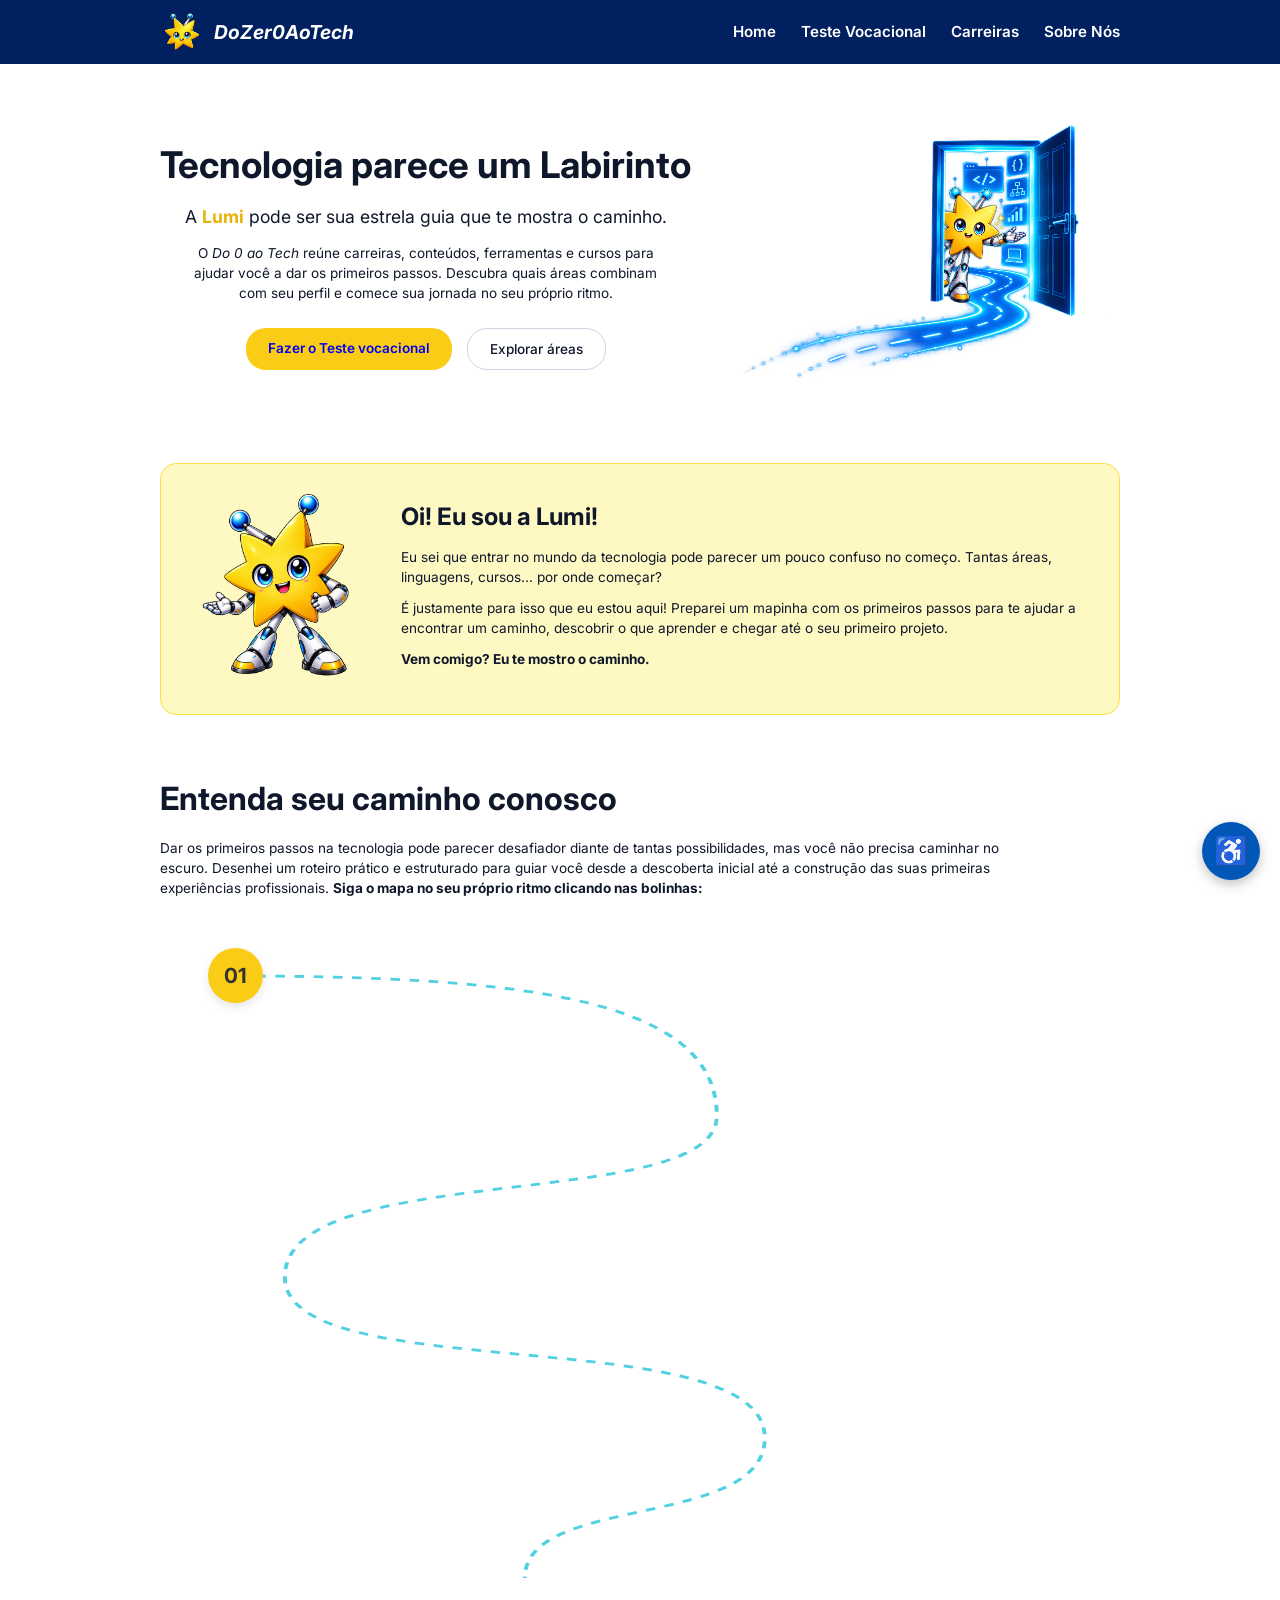
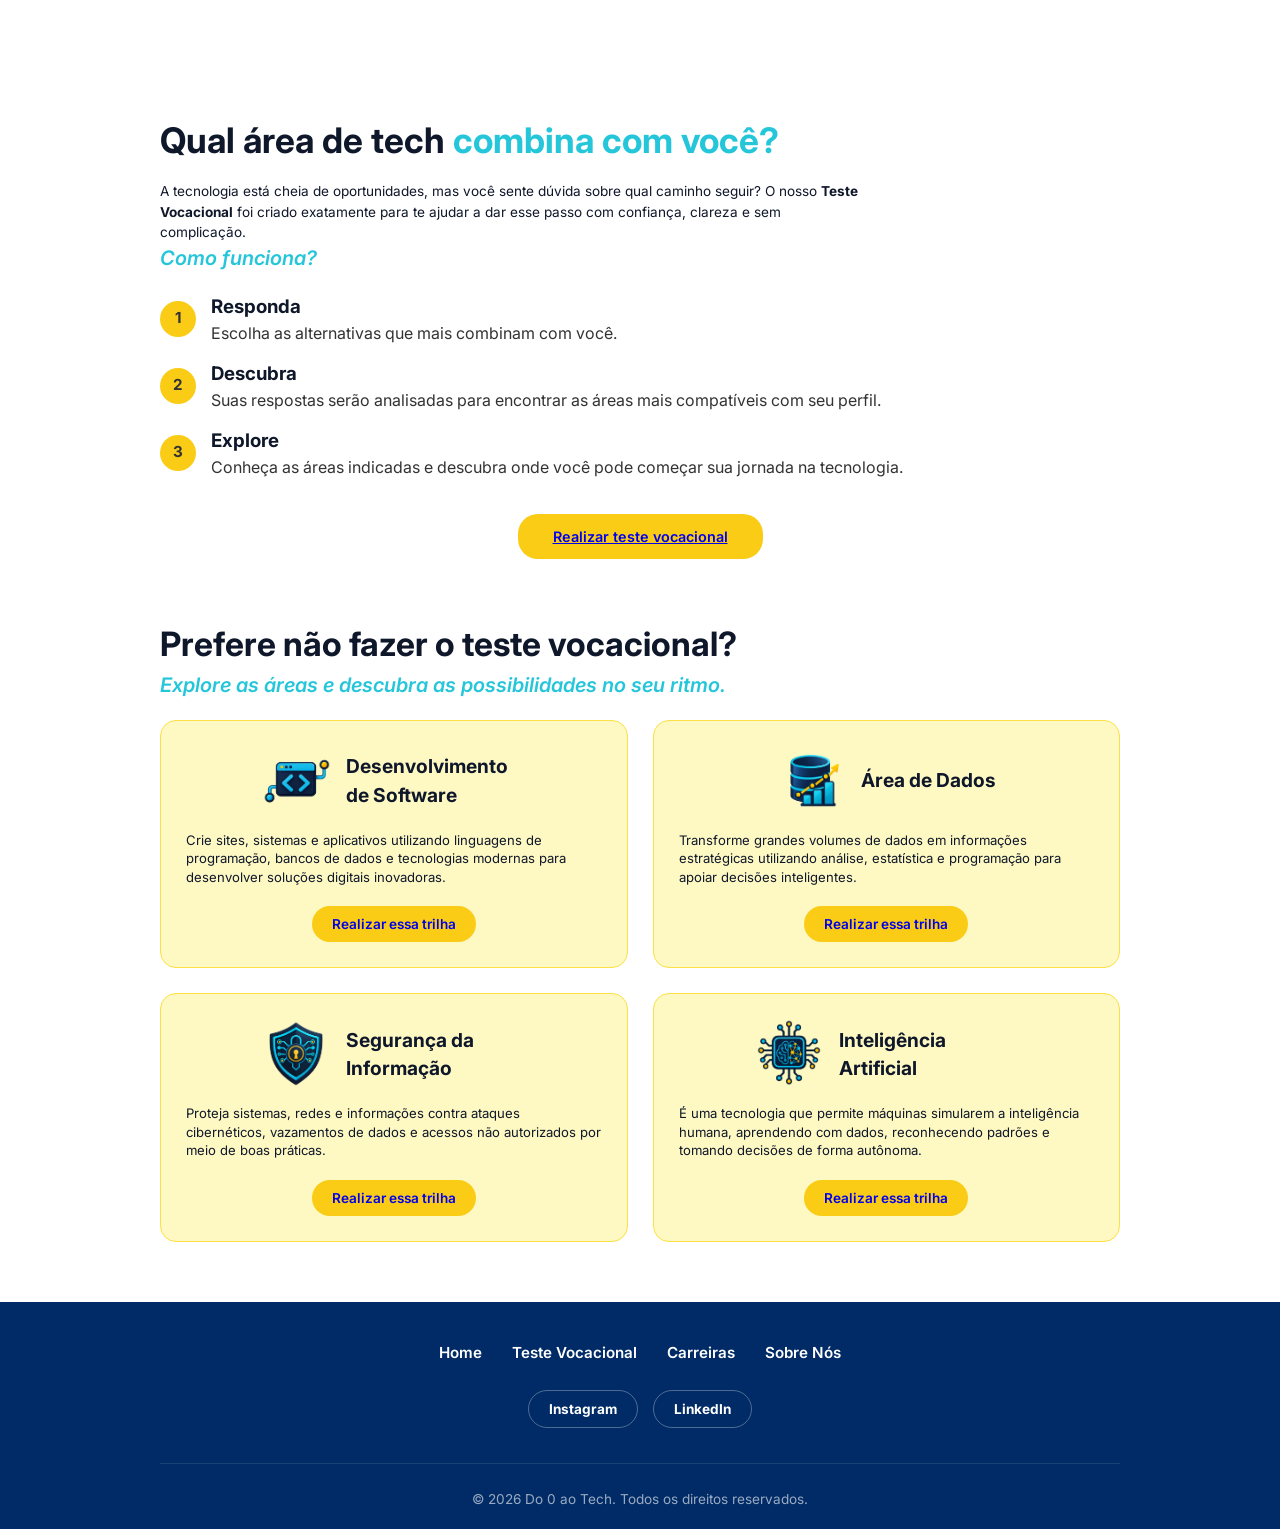
==== commit 81b73c79: "ajustes" ====
--- a/index.html
+++ b/index.html
@@ -13,7 +13,7 @@
         <div class="header-container">
             <div class="logo">
                 <img src="imagens/LUMI LOGO.png" alt="Lumi logo">
-                <span>DoZeroAoTech</span>
+                <span>DoZer0AoTech</span>
             </div>
             <nav class="nav-menu">
                 <a href="index.html" class="active">Home</a>
--- a/style.css
+++ b/style.css
@@ -77,18 +77,23 @@
 .hero {
     display: flex;
     align-items: center;
+    text-align:center;
     justify-content: space-between;
     padding: 60px 0 40px 0;
     gap: 40px;
 }
 
 .hero-content {
-    flex: 1;
+    display: flex;
+    flex-direction: column;
+    align-items: center;
+    text-align: center;
 }
 
 .hero-content h1 {
     font-size: 2.3rem;
     margin-bottom: 12px;
+    white-space: nowrap;
 }
 
 .hero-subtitle {
@@ -559,8 +564,8 @@
 }
 
 .page-header {
-    text-align: center;
-    max-width: 800px;
+    text-align: left;
+    max-width: 825px;
     margin: 0 auto 40px auto;
 }
 
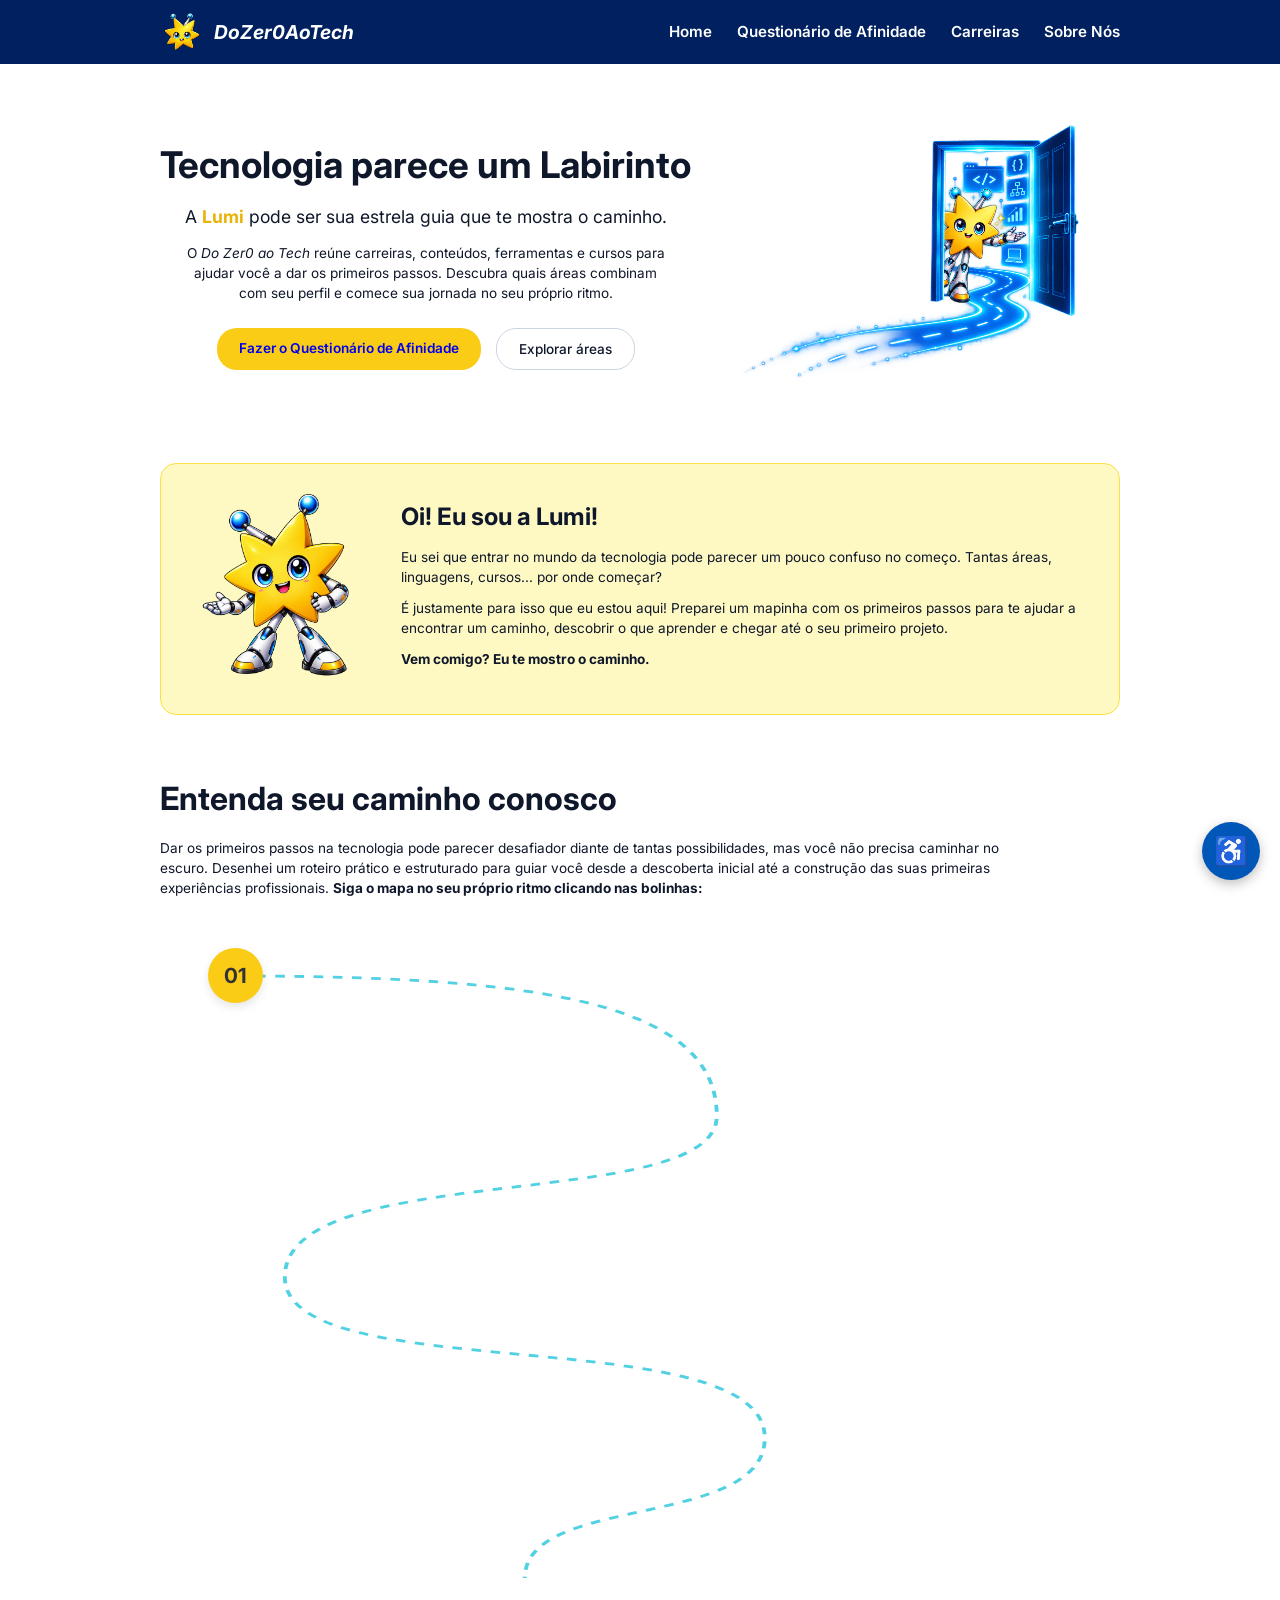
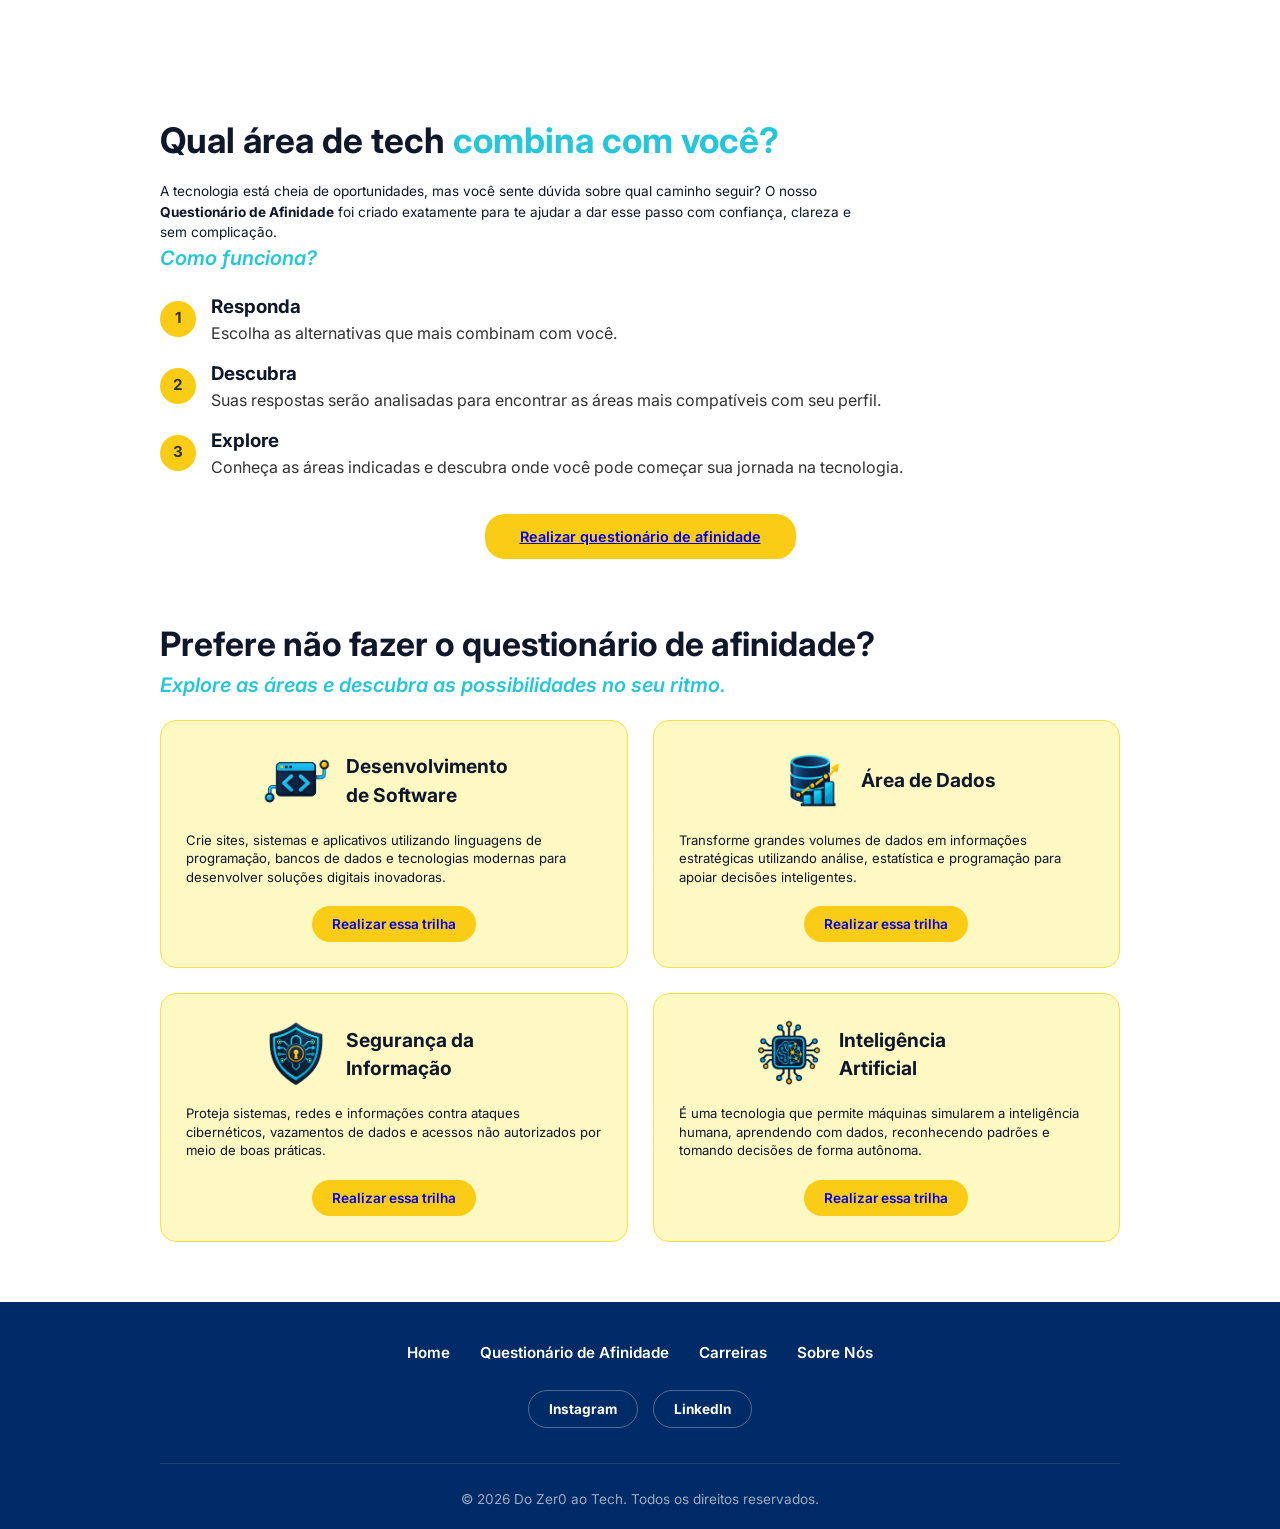
==== commit 84e9ead9: "Update ajustes finos" ====
--- a/index.html
+++ b/index.html
@@ -17,7 +17,7 @@
             </div>
             <nav class="nav-menu">
                 <a href="index.html" class="active">Home</a>
-                <a href="html/testeVocacional.html">Teste Vocacional</a>
+                <a href="html/questionarioAfinidade.html">Questionário de Afinidade</a>
                 <a href="html/carreiras.html">Carreiras</a>
                 <a href="html/sobre.html">Sobre Nós</a>
             </nav>
@@ -32,10 +32,10 @@
                     A <strong>Lumi</strong> pode ser sua estrela guia que te mostra o caminho.
                 </p>
                 <p class="hero-description">
-                    O <em>Do 0 ao Tech</em> reúne carreiras, conteúdos, ferramentas e cursos para ajudar você a dar os primeiros passos. Descubra quais áreas combinam com seu perfil e comece sua jornada no seu próprio ritmo.
+                    O <em>Do Zer0 ao Tech</em> reúne carreiras, conteúdos, ferramentas e cursos para ajudar você a dar os primeiros passos. Descubra quais áreas combinam com seu perfil e comece sua jornada no seu próprio ritmo.
                 </p>
                 <div class="hero-buttons">
-                    <a href="html/testeVocacional.html" class="btn-primary">Fazer o Teste vocacional</a>
+                    <a href="html/questionarioAfinidade.html" class="btn-primary">Fazer o Questionário de Afinidade</a>
                     <a href="html/carreiras.html" class="btn-secondary">Explorar áreas</a>
                 </div>
             </div>
@@ -77,7 +77,7 @@
                     <div class="number-badge" onclick="openStep(1)">01</div>
                     <div class="step-content right">
                         <h3>Descubra uma área que combina com você</h3>
-                        <p>Ainda está em dúvida? <a href="html/testeVocacional.html" class="link-inline">Faça o teste vocacional</a> e encontre caminhos relacionados aos seus interesses.</p>
+                        <p>Ainda está em dúvida? <a href="html/questionarioAfinidade.html" class="link-inline">Faça o questionário de afinidade</a> e encontre caminhos relacionados aos seus interesses.</p>
                     </div>
                 </div>
 
@@ -138,13 +138,13 @@
             }
         </script>
 
-        <!-- Seção: Teste Vocacional -->
+                <!-- Seção: Questionário de Afinidade -->
         <section class="vocational-section">
             <div class="vocational-header">
                 <div class="vocational-title-area">
                     <h2>Qual área de tech <span class="highlight-cyan">combina com você?</span></h2>
                     <p class="vocational-description">
-                        A tecnologia está cheia de oportunidades, mas você sente dúvida sobre qual caminho seguir? O nosso <strong>Teste Vocacional</strong> foi criado exatamente para te ajudar a dar esse passo com confiança, clareza e sem complicação.
+                        A tecnologia está cheia de oportunidades, mas você sente dúvida sobre qual caminho seguir? O nosso <strong>Questionário de Afinidade</strong> foi criado exatamente para te ajudar a dar esse passo com confiança, clareza e sem complicação.
                     </p>
                 </div>
                 <div class="vocational-avatar"></div>
@@ -179,12 +179,12 @@
             </div>
 
             <div class="center-btn-container">
-                <a href="html/testeVocacional.html" class="btn-primary btn-large">Realizar teste vocacional</a>
+                <a href="html/questionarioAfinidade.html" class="btn-primary btn-large">Realizar questionário de afinidade</a>
             </div>
         </section>
 
         <section class="areas-section">
-            <h2>Prefere não fazer o teste vocacional?</h2>
+            <h2>Prefere não fazer o questionário de afinidade?</h2>
             <p class="section-subtitle">Explore as áreas e descubra as possibilidades no seu ritmo.</p>
 
             <div class="cards-grid">
@@ -239,7 +239,7 @@
             <!-- Links de Navegação -->
             <div class="footer-nav">
                 <a href="index.html">Home</a>
-                <a href="html/testeVocacional.html">Teste Vocacional</a>
+                <a href="html/questionarioAfinidade.html">Questionário de Afinidade</a>
                 <a href="html/carreiras.html">Carreiras</a>
                 <a href="html/sobre.html">Sobre Nós</a>
             </div>
@@ -252,7 +252,7 @@
 
             <!-- Direitos Autorais -->
             <div class="footer-copyright">
-                <p>&copy; 2026 Do 0 ao Tech. Todos os direitos reservados.</p>
+                <p>&copy; 2026 Do Zer0 ao Tech. Todos os direitos reservados.</p>
             </div>
             
         </div>
--- a/style.css
+++ b/style.css
@@ -658,17 +658,88 @@
     transform: none !important;
 }
 
-/* --- RESPONSIVIDADE GERAL E DO MAPA --- */
+/* --- RESPONSIVIDADE GERAL E DO MAPA (CELULARES E TABLETS) --- */
 @media (max-width: 768px) {
+    
+    /* Cabeçalho e Menu */
+    .header-container {
+        flex-direction: column;
+        gap: 15px;
+        text-align: center;
+    }
+    .nav-menu {
+        flex-wrap: wrap;
+        justify-content: center;
+        gap: 15px;
+    }
+
+    /* Hero (Banner Principal da Home) */
+    .hero {
+        flex-direction: column-reverse;
+        text-align: center;
+        padding: 30px 0;
+        gap: 20px;
+    }
+    .hero-content {
+        align-items: center;
+    }
+    .hero-content h1 {
+        font-size: 1.8rem;
+        white-space: normal;
+    }
+    .hero-buttons {
+        flex-direction: column;
+        width: 100%;
+        gap: 10px;
+    }
+    .hero-buttons a {
+        width: 100%;
+    }
+    .hero-image {
+        justify-content: center;
+        margin-bottom: 10px;
+    }
+
+    /* Card da Lumi */
+    .lumi-card {
+        flex-direction: column;
+        text-align: center;
+        padding: 20px;
+        gap: 15px;
+    }
+
+    /* Seções do Teste Vocacional */
+    .vocational-header, .vocational-body {
+        flex-direction: column;
+        text-align: center;
+        align-items: center;
+        gap: 20px;
+    }
+    .page-header {
+        text-align: center;
+    }
+    .vocational-avatar, .vocational-mascot {
+        display: flex;
+        justify-content: center;
+        width: 100%;
+        margin-bottom: 15px;
+    }
+
+    /* Grids Genéricos */
     .cards-grid {
         grid-template-columns: 1fr;
     }
 
+    /* Rodapé */
+    .footer-container {
+        gap: 20px;
+    }
     .footer-nav {
         gap: 15px;
         flex-direction: column;
     }
 
+    /* Mapa do Tesouro Interativo */
     .treasure-map {
         height: auto;
         display: flex;
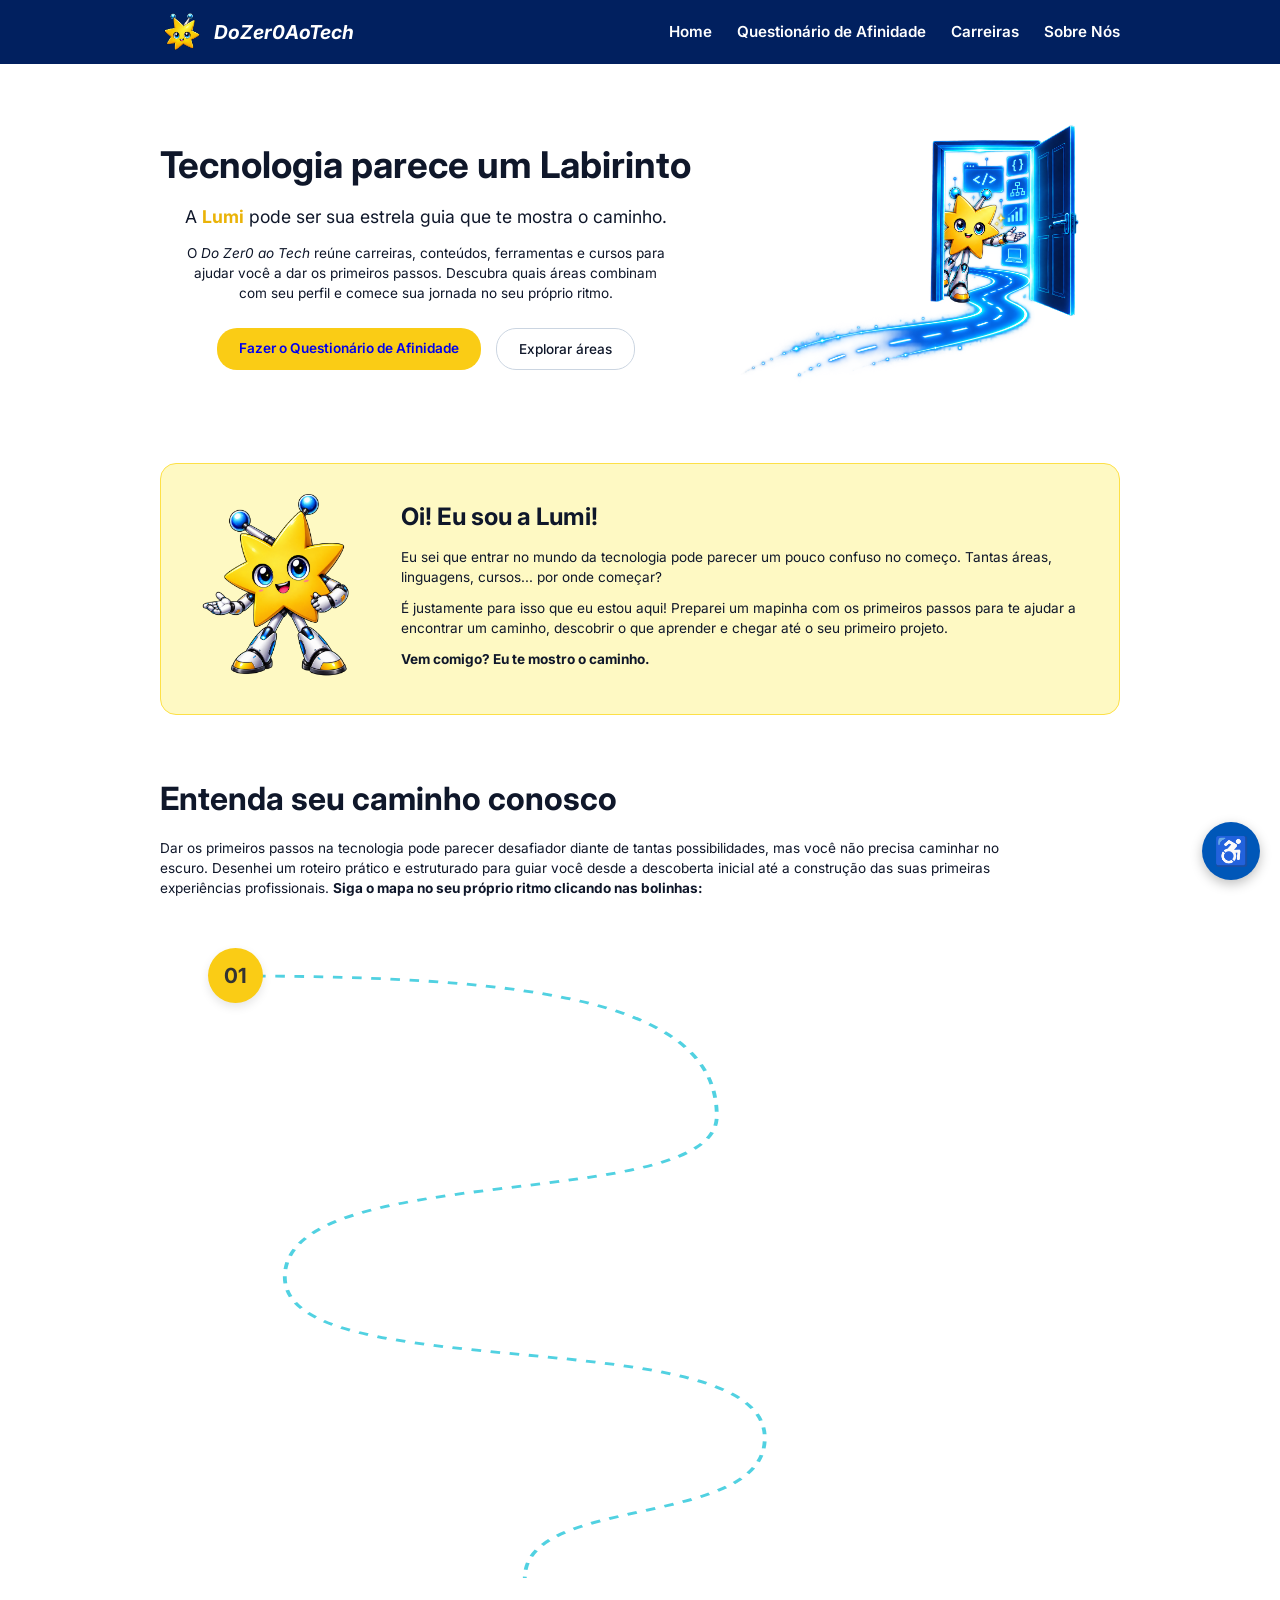
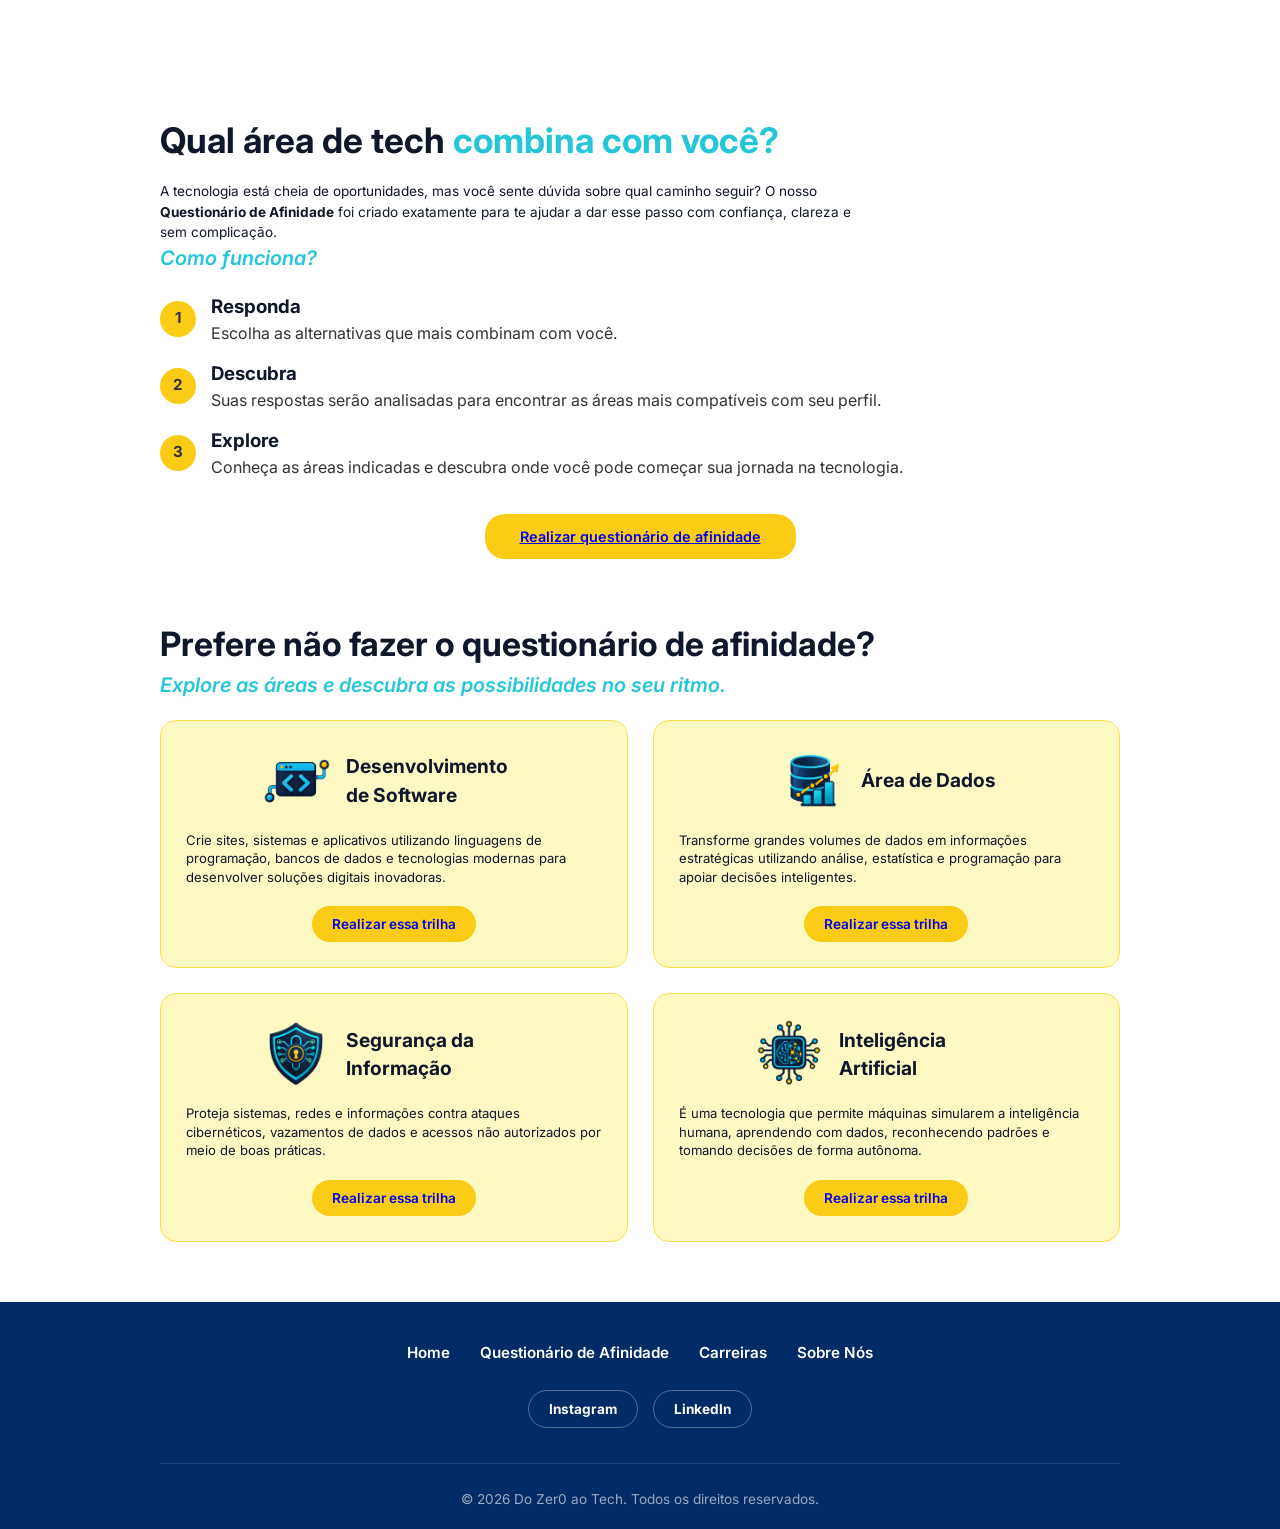
==== commit 5f076a68: "update mudanças no background" ====
--- a/index.html
+++ b/index.html
@@ -8,6 +8,7 @@
     <link rel="stylesheet" href="css/acessibilidade.css">
 </head>
 <body>
+    <div id="luz-labirinto"></div>
 
     <header class="header">
         <div class="header-container">
@@ -330,5 +331,17 @@
 
     <script src="js/acessibilidade.js"></script>
 
+    <script>
+        // Rastreia o movimento do mouse e atualiza a posição da luz no labirinto
+        document.addEventListener('mousemove', (e) => {
+            const luz = document.getElementById('luz-labirinto');
+            if (luz) {
+                // Atualiza as variáveis CSS com as coordenadas X e Y do mouse
+                luz.style.setProperty('--x', e.clientX + 'px');
+                luz.style.setProperty('--y', e.clientY + 'px');
+            }
+        });
+    </script>
+
 </body>
 </html>
--- a/style.css
+++ b/style.css
@@ -658,6 +658,41 @@
     transform: none !important;
 }
 
+/* --- EFEITO LANTERNA NO LABIRINTO --- */
+
+/* Garante que o fundo geral seja branco */
+/* --- EFEITO LANTERNA NO LABIRINTO --- */
+body {
+    background-color: #ffffff; 
+}
+
+#luz-labirinto {
+    position: fixed;
+    top: 0;
+    left: 0;
+    width: 100vw;
+    height: 100vh;
+    
+    background-image: url('imagens/labirinto.png'); 
+    
+    /* MODIFICADO: Tamanho menor para a imagem se repetir pelo fundo */
+    background-size: 1500px; 
+    background-repeat: repeat;
+    
+    z-index: -10; 
+    pointer-events: none; 
+    
+    --x: -100px;
+    --y: -100px;
+    
+    /* MODIFICADO: Círculo maior (100px) com um centro 100% visível (até 30%) antes de começar a embaçar */
+    -webkit-mask-image: radial-gradient(circle 75px at var(--x) var(--y), rgba(0,0,0,1) 30%, rgba(0,0,0,0) 100%);
+    mask-image: radial-gradient(circle 75px at var(--x) var(--y), rgba(0,0,0,1) 30%, rgba(0,0,0,0) 100%);
+    
+    /* MODIFICADO: Opacidade maior para as linhas azuis destacarem mais na tela */
+    opacity: 0.5; 
+}
+
 /* --- RESPONSIVIDADE GERAL E DO MAPA (CELULARES E TABLETS) --- */
 @media (max-width: 768px) {
     
--- a/css/acessibilidade.css
+++ b/css/acessibilidade.css
@@ -156,6 +156,8 @@
     outline: 2px solid #000;
 }
 
+
+
 @media (max-width: 600px) {
     .botao-acessibilidade {
         right: 15px;
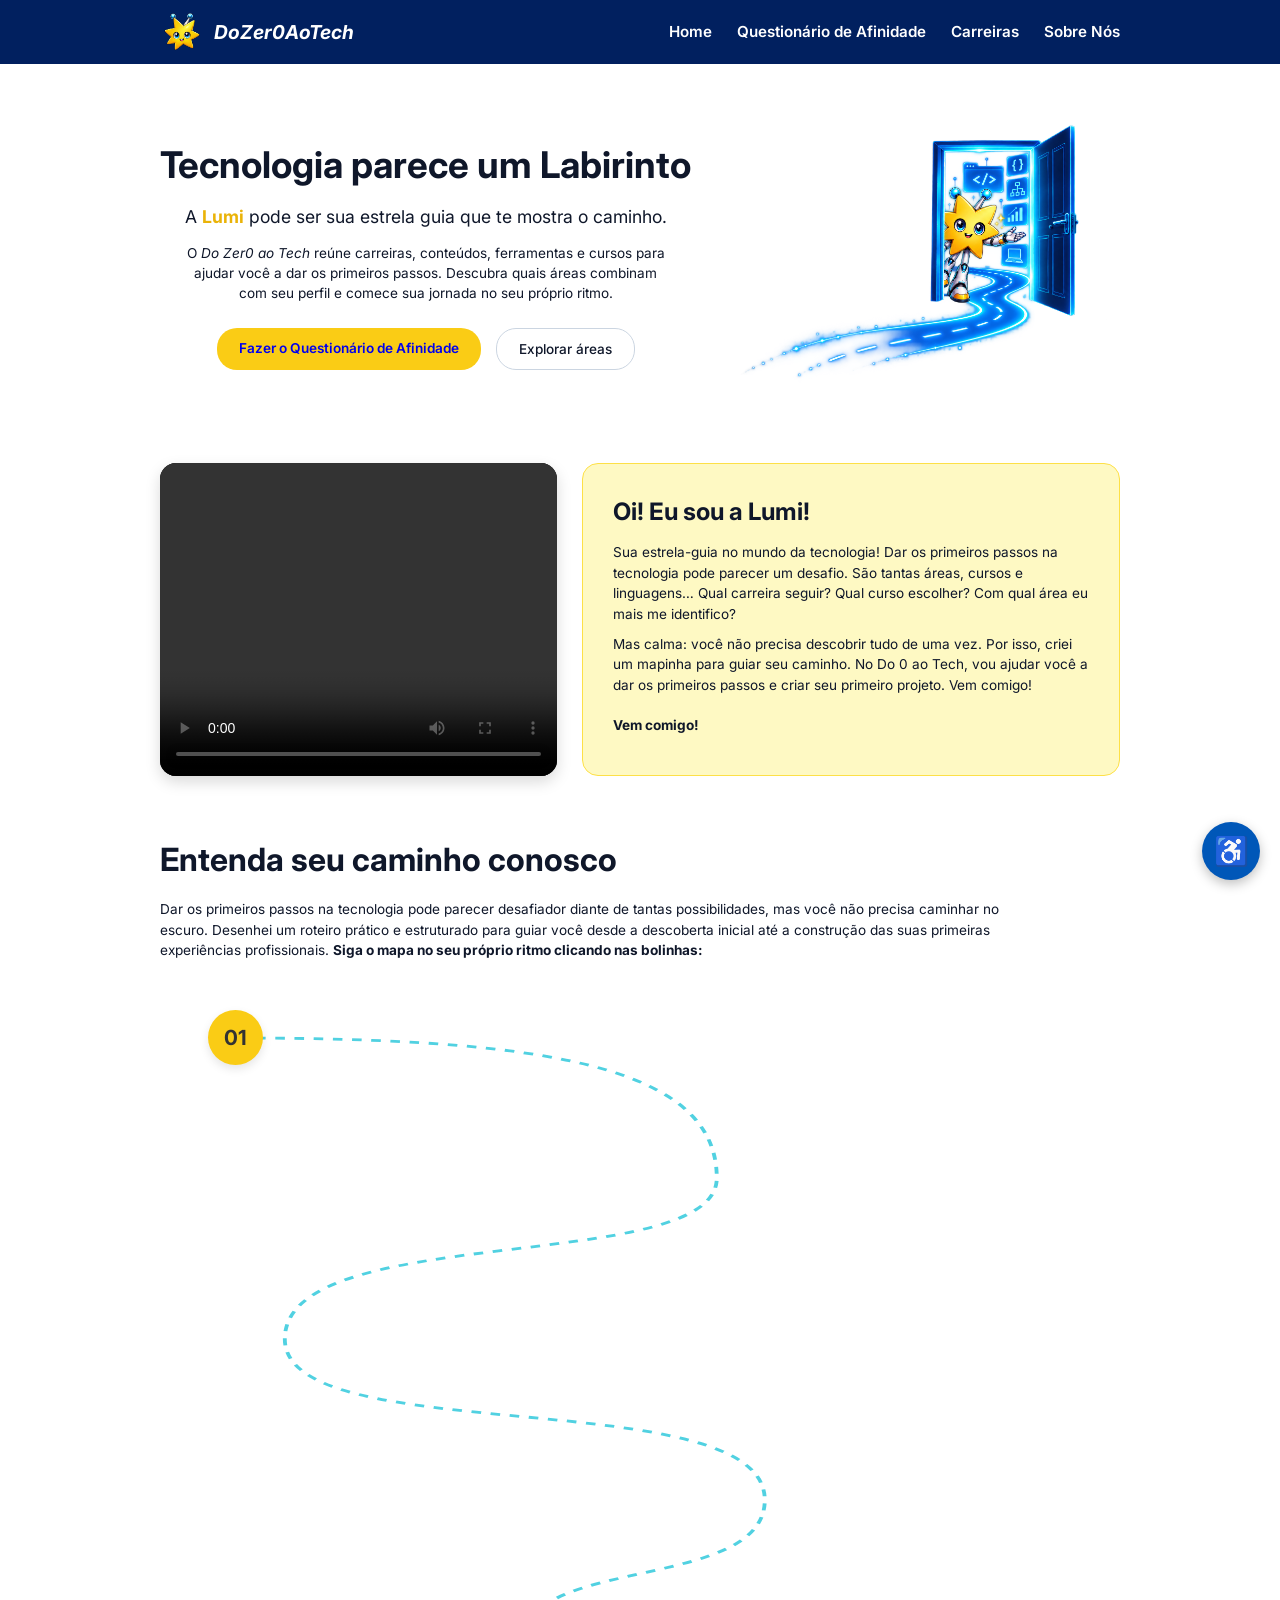
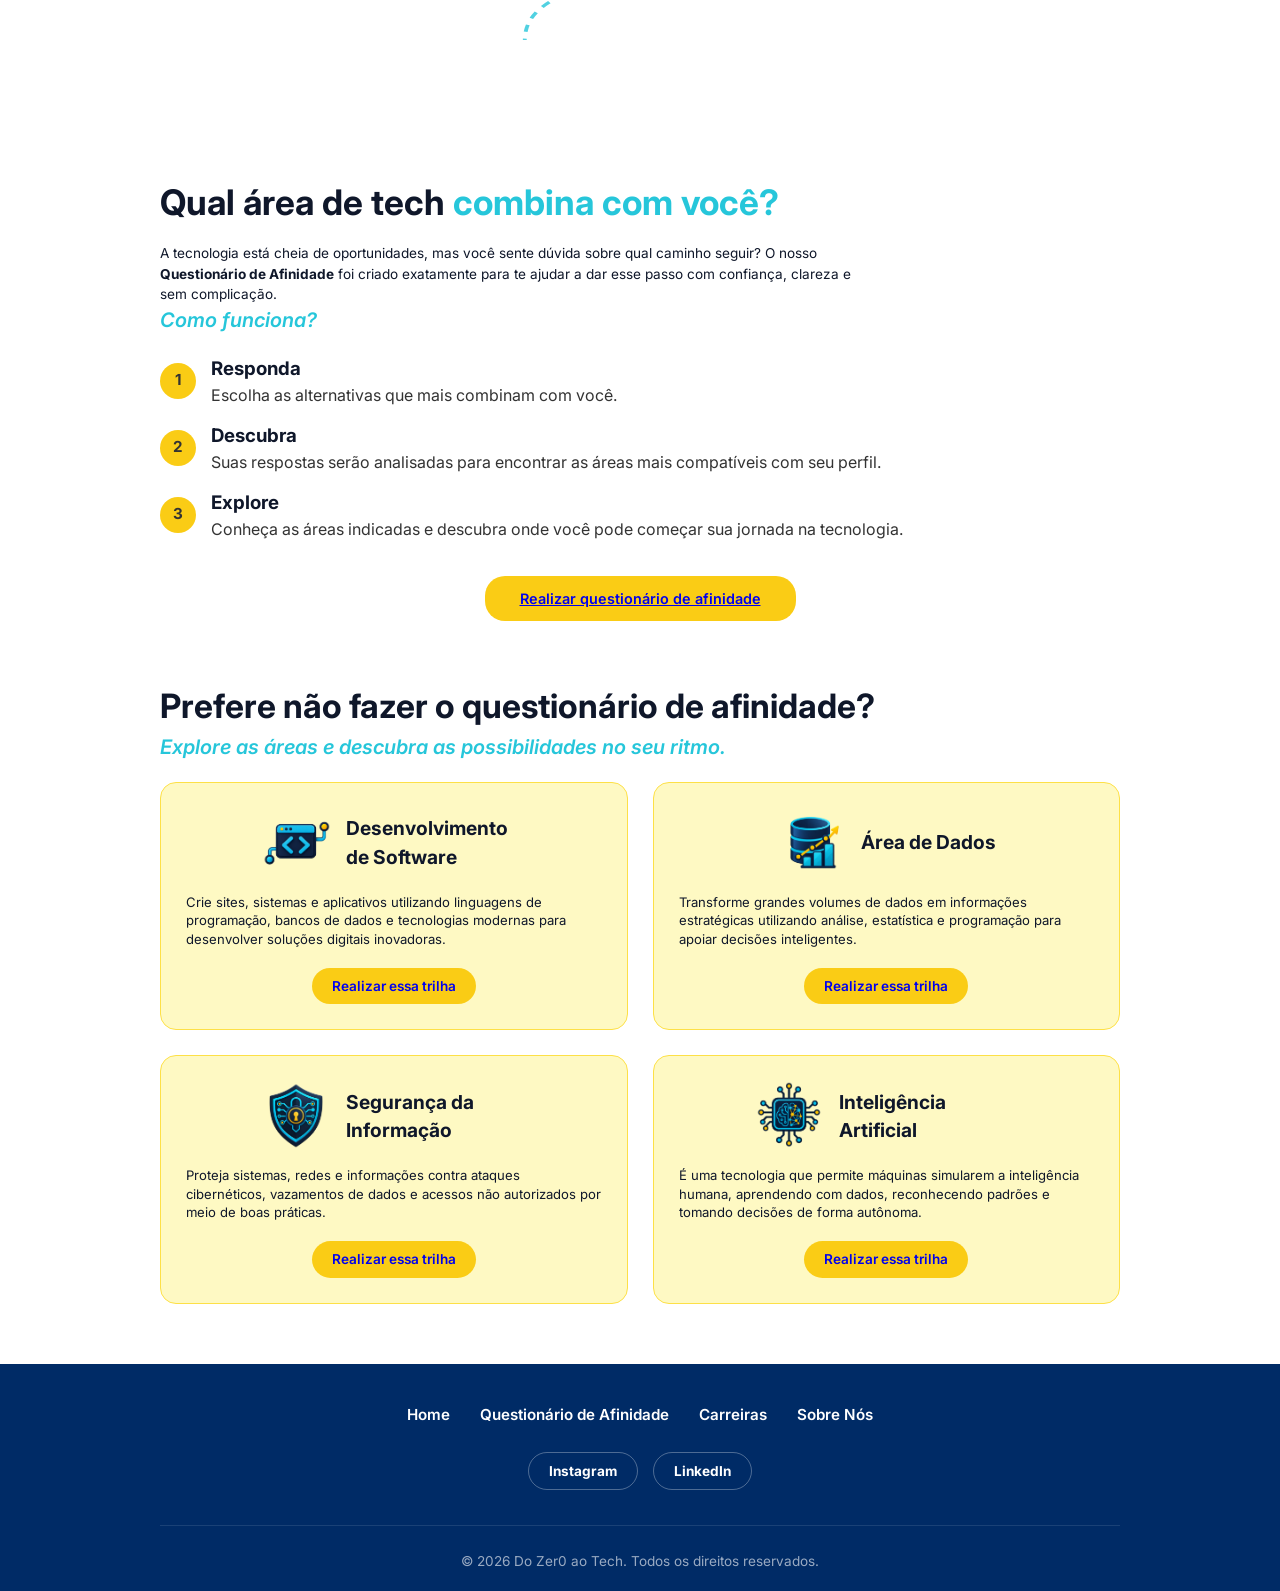
==== commit 2d39aa6f: "Updates Últimos updates" ====
--- a/index.html
+++ b/index.html
@@ -45,16 +45,25 @@
             </div>
         </section>
 
-        <section class="lumi-card">
-            <div class="lumi-avatar">
-                <img src="imagens/Lumi.png" alt="Mascote Lumi">
-            </div>
-            <div class="lumi-text">
+<!-- Seção da Lumi dividida em Duas Caixas -->
+        <section class="lumi-duas-caixas">
+            
+            <!-- Caixa 1: O Vídeo -->
+            <div class="lumi-caixa-video">
+                <video controls>
+                    <source src="imagens/video01.mp4" type="video/mp4">
+                    Seu navegador não suporta a tag de vídeo.
+                </video>
+            </div>
+            
+            <!-- Caixa 2: O Texto -->
+            <div class="lumi-caixa-texto">
                 <h2>Oi! Eu sou a Lumi!</h2>
-                <p>Eu sei que entrar no mundo da tecnologia pode parecer um pouco confuso no começo. Tantas áreas, linguagens, cursos... por onde começar?</p>
-                <p>É justamente para isso que eu estou aqui! Preparei um mapinha com os primeiros passos para te ajudar a encontrar um caminho, descobrir o que aprender e chegar até o seu primeiro projeto.</p>
-                <p class="lumi-highlight">Vem comigo? Eu te mostro o caminho.</p>
-            </div>
+                <p>Sua estrela-guia no mundo da tecnologia! Dar os primeiros passos na tecnologia pode parecer um desafio. São tantas áreas, cursos e linguagens… Qual carreira seguir? Qual curso escolher? Com qual área eu mais me identifico?</p>
+                <p>Mas calma: você não precisa descobrir tudo de uma vez. Por isso, criei um mapinha para guiar seu caminho. No Do 0 ao Tech, vou ajudar você a dar os primeiros passos e criar seu primeiro projeto. Vem comigo!</p>
+                <p class="lumi-highlight">Vem comigo!</p>
+            </div>
+            
         </section>
 
         <section class="roadmap">
@@ -122,7 +131,6 @@
             </div>
         </section>
 
-        <!-- Script atualizado para abrir/fechar ao clicar na mesma bolinha -->
         <script>
             function openStep(num) {
                 const current = document.getElementById('step' + num);
@@ -332,11 +340,9 @@
     <script src="js/acessibilidade.js"></script>
 
     <script>
-        // Rastreia o movimento do mouse e atualiza a posição da luz no labirinto
         document.addEventListener('mousemove', (e) => {
             const luz = document.getElementById('luz-labirinto');
             if (luz) {
-                // Atualiza as variáveis CSS com as coordenadas X e Y do mouse
                 luz.style.setProperty('--x', e.clientX + 'px');
                 luz.style.setProperty('--y', e.clientY + 'px');
             }
--- a/style.css
+++ b/style.css
@@ -154,32 +154,6 @@
 .hero-image img {
     max-width: 100%;
     height: auto;
-}
-
-.lumi-card {
-    background-color: #fef9c3;
-    border: 1px solid #fde047;
-    border-radius: 16px;
-    padding: 30px;
-    display: flex;
-    align-items: center;
-    gap: 30px;
-    margin: 40px 0 60px 0;
-}
-
-.lumi-avatar img {
-    width: 180px;
-}
-
-.lumi-text h2 {
-    font-size: 1.5rem;
-    margin-bottom: 12px;
-}
-
-.lumi-text p {
-    font-size: 0.85rem;
-    color: #0f172a;
-    margin-bottom: 10px;
 }
 
 .lumi-highlight {
@@ -460,16 +434,6 @@
     flex-shrink: 0;
 }
 
-.step-content-box h3 {
-    font-size: 0.9rem;
-    font-weight: 700;
-}
-
-.step-content-box p {
-    font-size: 0.8rem;
-    color: #0f172a;
-}
-
 .center-btn-container {
     display: flex;
     justify-content: center;
@@ -596,44 +560,11 @@
     flex: 1;
 }
 
-.vocational-mascot img {
-    width: 160px;
-    height: auto;
-}
-
 .resultado-title,
 .quiz-question-title,
 .page-header h1 {
     font-weight: 700;
     letter-spacing: -0.02em;
-}
-
-.accessibility-controls {
-    display: flex;
-    align-items: center;
-    gap: 5px;
-    margin-left: 25px;
-    border-left: 1px solid rgba(255, 255, 255, 0.3);
-    padding-left: 20px;
-}
-
-.btn-access {
-    background-color: transparent;
-    border: 1px solid rgba(255, 255, 255, 0.5);
-    color: #ffffff;
-    border-radius: 6px;
-    padding: 4px 8px;
-    font-size: 0.85rem;
-    font-weight: 700;
-    cursor: pointer;
-    transition: all 0.2s ease;
-    font-family: inherit;
-}
-
-.btn-access:hover {
-    background-color: #facc15;
-    color: #0f172a !important;
-    border-color: #facc15;
 }
 
 .lumi-inline {
@@ -644,8 +575,7 @@
     margin-bottom: 3px;
 }
 
-.vocational-section .step-content,
-.vocational-section .step-content-box {
+.vocational-section .step-content {
     position: relative !important;
     width: auto !important;
     opacity: 1 !important;
@@ -659,9 +589,6 @@
 }
 
 /* --- EFEITO LANTERNA NO LABIRINTO --- */
-
-/* Garante que o fundo geral seja branco */
-/* --- EFEITO LANTERNA NO LABIRINTO --- */
 body {
     background-color: #ffffff; 
 }
@@ -675,7 +602,6 @@
     
     background-image: url('imagens/labirinto.png'); 
     
-    /* MODIFICADO: Tamanho menor para a imagem se repetir pelo fundo */
     background-size: 1500px; 
     background-repeat: repeat;
     
@@ -685,16 +611,61 @@
     --x: -100px;
     --y: -100px;
     
-    /* MODIFICADO: Círculo maior (100px) com um centro 100% visível (até 30%) antes de começar a embaçar */
     -webkit-mask-image: radial-gradient(circle 75px at var(--x) var(--y), rgba(0,0,0,1) 30%, rgba(0,0,0,0) 100%);
     mask-image: radial-gradient(circle 75px at var(--x) var(--y), rgba(0,0,0,1) 30%, rgba(0,0,0,0) 100%);
     
-    /* MODIFICADO: Opacidade maior para as linhas azuis destacarem mais na tela */
     opacity: 0.5; 
+}
+/* --- SEÇÃO LUMI (VÍDEO E TEXTO SEPARADOS) --- */
+.lumi-duas-caixas {
+    display: flex;
+    gap: 25px;
+    margin: 40px 0 60px 0;
+    align-items: stretch;
+}
+
+.lumi-caixa-texto {
+    background-color: #fef9c3;
+    border: 1px solid #fde047;
+    border-radius: 16px;
+    padding: 30px;
+    flex: 1.2;
+    display: flex;
+    flex-direction: column;
+    justify-content: center;
+}
+
+.lumi-caixa-video {
+    flex: 1;
+    display: flex;
+}
+
+.lumi-caixa-video video {
+    width: 100%;
+    height: 100%;
+    object-fit: cover;
+    border-radius: 16px;
+    background-color: #000; 
+    box-shadow: 0 6px 15px rgba(0,0,0,0.15);
+}
+
+.lumi-caixa-texto h2 {
+    font-size: 1.5rem;
+    margin-bottom: 12px;
+}
+
+.lumi-caixa-texto p {
+    font-size: 0.85rem;
+    color: #0f172a;
+    margin-bottom: 10px;
 }
 
 /* --- RESPONSIVIDADE GERAL E DO MAPA (CELULARES E TABLETS) --- */
 @media (max-width: 768px) {
+
+    #luz-labirinto {
+        display: none !important;
+    }
     
     /* Cabeçalho e Menu */
     .header-container {
@@ -705,6 +676,11 @@
     .nav-menu {
         flex-wrap: wrap;
         justify-content: center;
+        gap: 15px;
+    }
+
+    .lumi-duas-caixas {
+        flex-direction: column;
         gap: 15px;
     }
 
@@ -735,15 +711,7 @@
         margin-bottom: 10px;
     }
 
-    /* Card da Lumi */
-    .lumi-card {
-        flex-direction: column;
-        text-align: center;
-        padding: 20px;
-        gap: 15px;
-    }
-
-    /* Seções do Teste Vocacional */
+    /* Seções do Questionário de Afinidade */
     .vocational-header, .vocational-body {
         flex-direction: column;
         text-align: center;
@@ -753,7 +721,7 @@
     .page-header {
         text-align: center;
     }
-    .vocational-avatar, .vocational-mascot {
+    .vocational-avatar {
         display: flex;
         justify-content: center;
         width: 100%;
